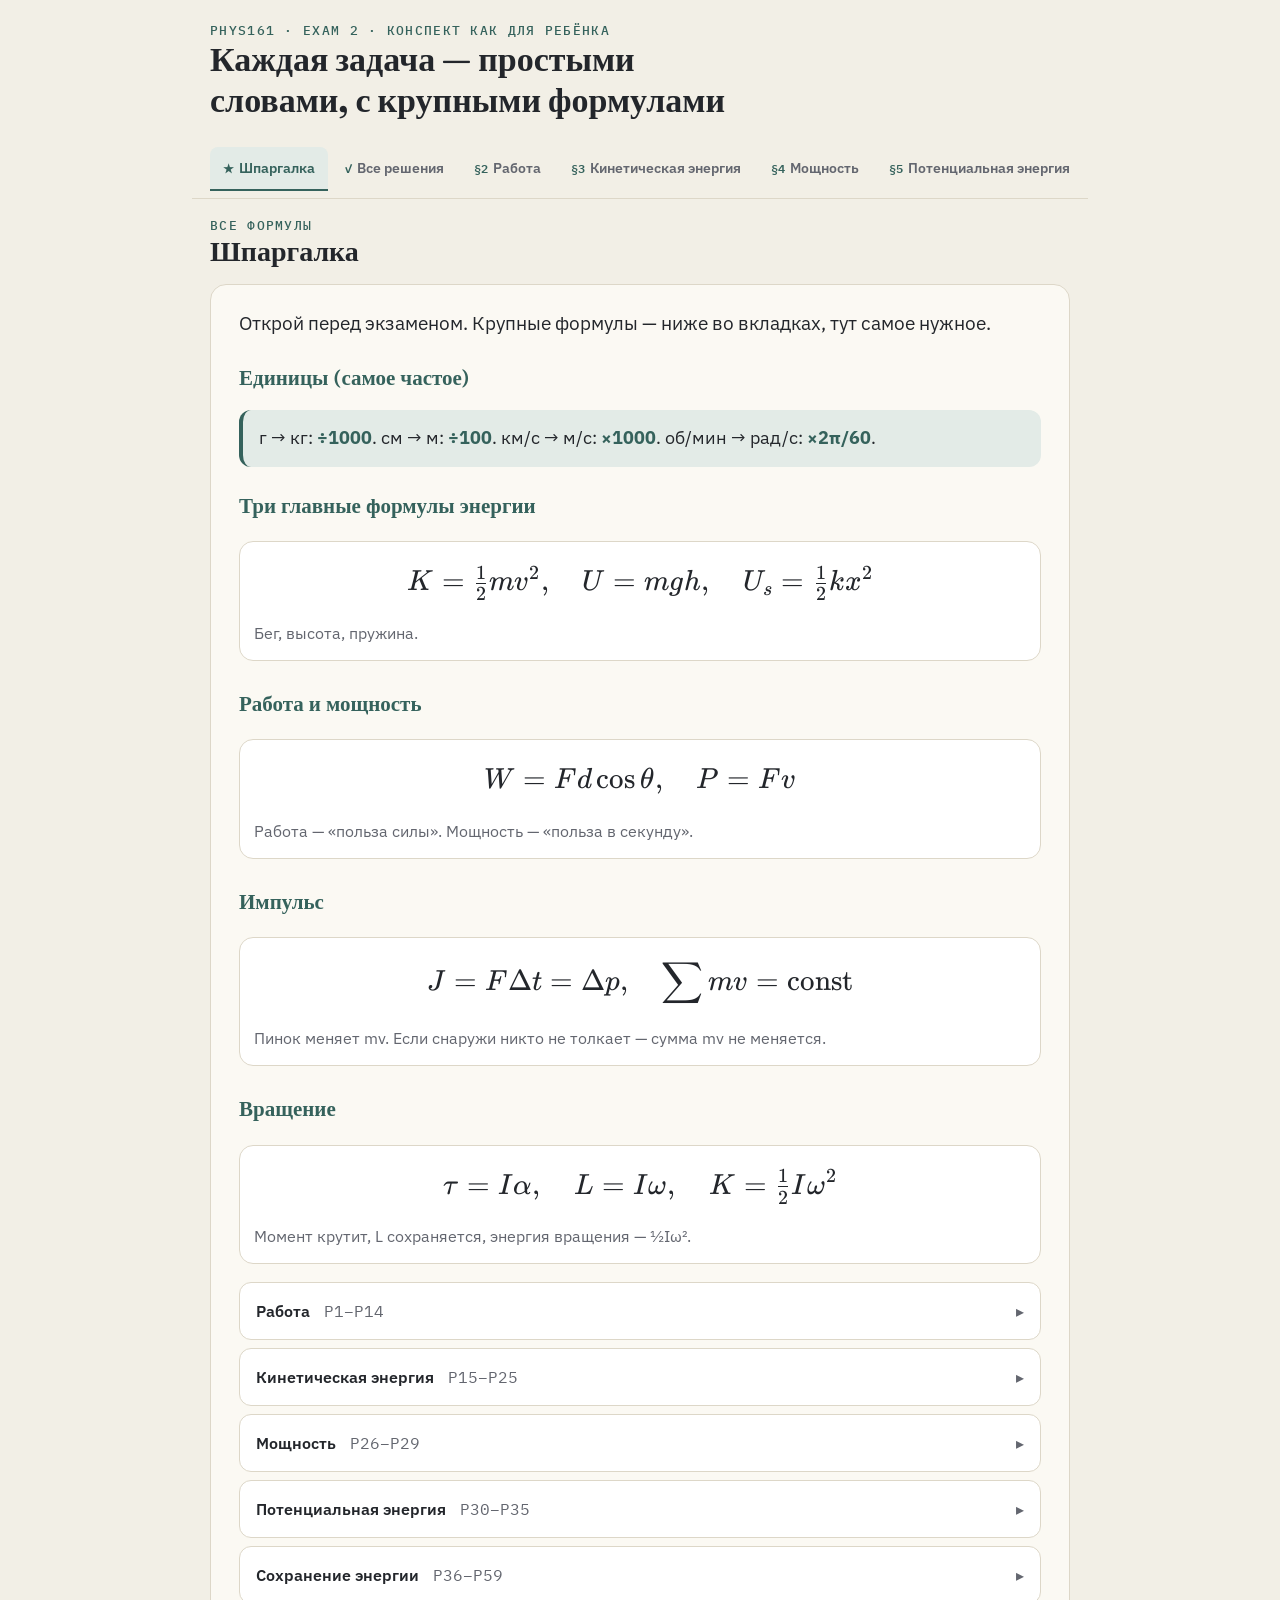
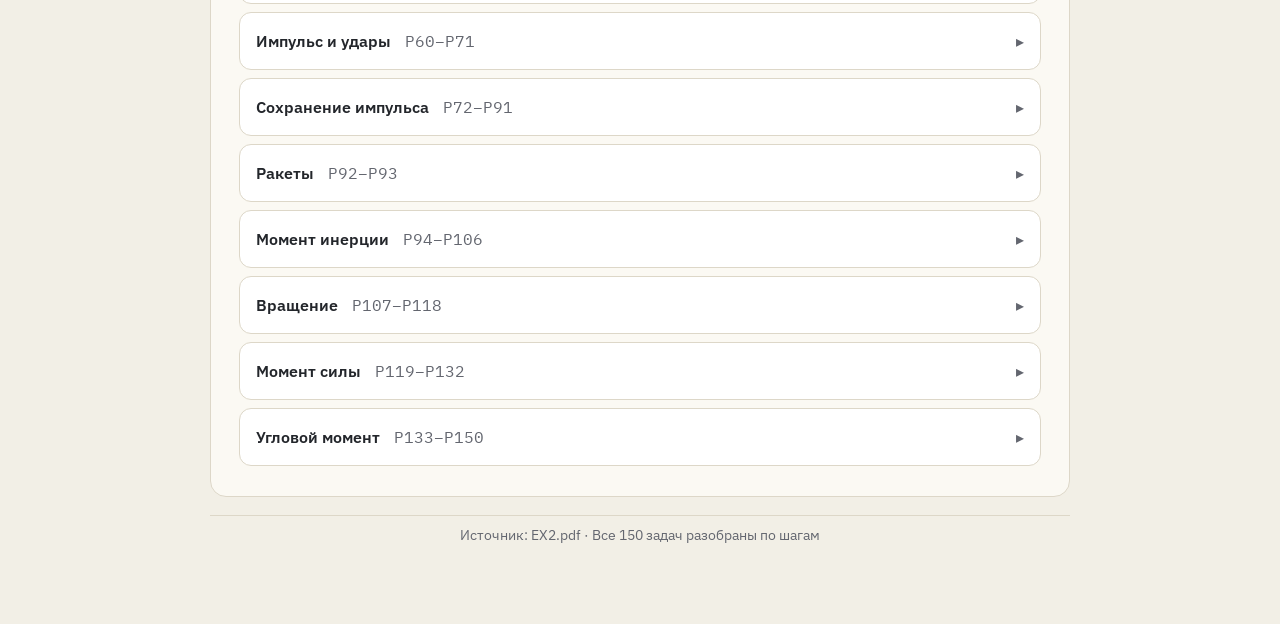
==== ex2.html @ bddf59e2 "Add Exam 2 solutions page with KaTeX" ====
<!DOCTYPE html>
<html lang="ru">
<head>
<meta charset="utf-8"/>
<meta name="viewport" content="width=device-width, initial-scale=1"/>
<title>PHYS161 · Exam 2 · как для ребёнка</title>
<link rel="preconnect" href="https://fonts.googleapis.com"/>
<link rel="preconnect" href="https://fonts.gstatic.com" crossorigin/>
<link href="https://fonts.googleapis.com/css2?family=Fraunces:opsz,wght@9..144,600;9..144,700&family=IBM+Plex+Mono:wght@400;500;600&family=IBM+Plex+Sans:wght@400;500;600;700&display=swap" rel="stylesheet"/>
<link rel="stylesheet" href="vendor/katex/katex.min.css"/>
<script defer src="vendor/katex/katex.min.js"></script>
<script defer src="vendor/katex/auto-render.min.js"></script>
<style>

:root{
  --bg:#f2efe6; --surface:#ffffff; --ink:#23262b; --ink-muted:#63666f;
  --accent:#35625c; --accent-soft:#e3ebe7; --accent-2:#a9781f; --accent-2-soft:#f2e9d3;
  --rule:#ddd7c8; --story-bg:#fbf9f3; --warn:#a1432b; --warn-soft:#f6e6de;
}
@media (prefers-color-scheme: dark){
  :root:not([data-theme="light"]){
    --bg:#1b1d1f; --surface:#242729; --ink:#e8e6df; --ink-muted:#9a9d9f;
    --accent:#7bb0a5; --accent-soft:#26332f; --accent-2:#dcae54; --accent-2-soft:#33291a; --rule:#37393c; --story-bg:#20232a;
    --warn:#e08a6c; --warn-soft:#3a271f;
  }
}
:root[data-theme="dark"]{
  --bg:#1b1d1f; --surface:#242729; --ink:#e8e6df; --ink-muted:#9a9d9f;
  --accent:#7bb0a5; --accent-soft:#26332f; --accent-2:#dcae54; --accent-2-soft:#33291a; --rule:#37393c; --story-bg:#20232a;
  --warn:#e08a6c; --warn-soft:#3a271f;
}
*{box-sizing:border-box; -webkit-tap-highlight-color:transparent;}
html,body{margin:0; background:var(--bg); color-scheme:light dark;}
body{color:var(--ink); font-family:"IBM Plex Sans", system-ui, sans-serif; padding:0 18px; font-size:19px;}
.wrap{max-width:860px; margin:0 auto; padding-block:22px 80px; display:flex; flex-direction:column; gap:18px; width:100%;}
h1{font-family:"Fraunces", Georgia, serif; text-wrap:balance; margin:0; font-size:clamp(26px,5.5vw,34px); font-weight:700; line-height:1.2;}
h2{font-family:"Fraunces", Georgia, serif; margin:0; font-size:clamp(22px,5vw,28px); font-weight:600;}
h3{font-family:"Fraunces", Georgia, serif; margin:0; font-size:clamp(18px,4.2vw,21px); font-weight:600; color:var(--accent);}
.mono{font-family:"IBM Plex Mono", monospace;}
.eyebrow{font-family:"IBM Plex Mono",monospace; font-size:13px; letter-spacing:.1em; text-transform:uppercase; color:var(--accent); font-weight:500;}
.tabs{
  display:flex; gap:4px; overflow-x:auto; -webkit-overflow-scrolling:touch;
  position:sticky; top:0; background:var(--bg); padding:8px 0; z-index:5;
  border-bottom:1px solid var(--rule); margin:0 -18px; padding-inline:18px;
}
.tab-btn{
  font-family:"IBM Plex Sans",sans-serif; font-size:14px; font-weight:600; white-space:nowrap; flex:0 0 auto;
  padding:11px 13px; border:none; background:none; color:var(--ink-muted); cursor:pointer;
  border-bottom:2px solid transparent; margin-bottom:-1px; border-radius:8px 8px 0 0; min-height:44px;
}
.tab-btn .qn{font-family:"IBM Plex Mono",monospace; color:var(--accent); margin-right:5px; font-size:12px;}
.tab-btn.active{color:var(--accent); border-bottom-color:var(--accent); background:var(--accent-soft);}
.tab-panel{display:none; flex-direction:column; gap:16px; min-width:0;}
.tab-panel.active{display:flex;}
.story{
  background:var(--story-bg); border:1px solid var(--rule); border-radius:16px;
  padding:22px clamp(16px,4vw,28px); display:flex; flex-direction:column; gap:14px;
  font-size:18.5px; line-height:1.75; max-width:100%; min-width:0;
}
.story h3{margin-top:6px;}
.story p{margin:0;}
.story b{color:var(--accent);}
.kid{
  background:var(--accent-soft); border-radius:12px; padding:14px 16px; font-size:17.5px;
  border-left:4px solid var(--accent); line-height:1.65;
}
.warn{
  background:var(--warn-soft); border-radius:12px; padding:14px 16px; font-size:16.5px;
  border-left:4px solid var(--warn); line-height:1.65;
}
.warn b{color:var(--warn);}
.warn ul{margin:8px 0 0; padding-left:22px; display:flex; flex-direction:column; gap:6px;}
.story ol.steps{margin:0; padding-left:24px; display:flex; flex-direction:column; gap:8px; font-size:17.5px;}
.story ol.steps li::marker{color:var(--accent); font-weight:600;}
.refs{
  font-family:"IBM Plex Mono",monospace; font-size:13.5px; color:var(--accent-2);
  background:var(--accent-2-soft); display:inline-block; padding:4px 11px; border-radius:7px; margin-top:2px;
}
.fbox{
  background:var(--surface); border:1px solid var(--rule); border-radius:14px;
  padding:18px 14px 14px; margin:4px 0; min-width:0; max-width:100%;
}
.fbox .eqwrap{overflow-x:auto; overflow-y:hidden; padding-bottom:4px; -webkit-overflow-scrolling:touch;}
.fbox .eqwrap .katex-display{margin:4px 0;}
.fbox .eqwrap .katex{font-size:1.55em;}
.flegend{margin-top:12px; font-size:15.5px; color:var(--ink-muted); line-height:1.6; text-align:left;}
.flegend b{color:var(--ink);}
hr.soft{border:none; border-top:1px solid var(--rule); margin:4px 0;}
details.ref{border:1px solid var(--rule); border-radius:12px; background:var(--surface); overflow:hidden; min-width:0;}
.sec-divider{
  display:flex; align-items:baseline; gap:12px; margin:22px 0 10px; padding-bottom:8px;
  border-bottom:2px solid var(--accent-soft);
}
.sec-divider:first-of-type{margin-top:4px;}
.sec-divider h3{margin:0; font-size:20px;}
.sec-divider .range{color:var(--ink-muted); font-size:13.5px;}
details.prob{
  border:1px solid var(--rule); border-radius:12px; background:var(--surface);
  margin-bottom:9px; overflow:hidden; min-width:0;
}
details.prob > summary{
  list-style:none; cursor:pointer; padding:14px 16px; display:flex; align-items:baseline;
  gap:10px; flex-wrap:wrap; font-size:16.5px; line-height:1.45;
}
details.prob > summary::-webkit-details-marker{display:none;}
details.prob > summary::before{content:"▸"; color:var(--ink-muted); transition:transform .15s; flex:0 0 auto; font-size:18px;}
details.prob[open] > summary::before{transform:rotate(90deg);}
details.prob .pn{color:var(--accent); font-weight:700; font-size:15px; flex:0 0 auto;}
details.prob .ptext{flex:1 1 260px; min-width:0;}
details.prob .ans-badge{
  margin-left:auto; font-size:14px; color:var(--accent-2); background:var(--accent-2-soft);
  padding:4px 10px; border-radius:6px; flex:0 0 auto; font-weight:600;
}
.solution{padding:4px 18px 18px;}
.step-intro{margin:0 0 14px; font-size:17px; color:var(--ink); line-height:1.65; font-style:normal; background:var(--accent-soft); padding:12px 14px; border-radius:10px;}
ol.sol-steps{margin:0; padding-left:26px; display:flex; flex-direction:column; gap:14px;}
ol.sol-steps li{font-size:17px;}
ol.sol-steps li .eqwrap{overflow-x:auto; -webkit-overflow-scrolling:touch; margin-bottom:5px;}
ol.sol-steps li .eqwrap .katex{font-size:1.45em;}
ol.sol-steps li .stepnote{color:var(--ink-muted); font-size:15.5px; line-height:1.55;}
details.ref > summary{list-style:none; cursor:pointer; padding:14px 16px; font-weight:600; font-size:16px; display:flex; align-items:center; gap:8px;}
details.ref > summary::-webkit-details-marker{display:none;}
details.ref > summary::after{content:"▸"; margin-left:auto; color:var(--ink-muted); transition:transform .15s;}
details.ref[open] > summary::after{transform:rotate(90deg);}
.fbody{display:flex; flex-direction:column; gap:2px; padding:0 16px 16px;}
.frow{padding:12px 0; border-top:1px solid var(--rule); font-size:16.5px; min-width:0;}
.frow .eqwrap{overflow-x:auto; -webkit-overflow-scrolling:touch;}
.frow .eqwrap .katex{font-size:1.4em;}
.fbody .frow:first-of-type{border-top:none;}
.frow .note{font-size:15px; color:var(--ink-muted); margin-top:5px;}
.pbody{padding:0 16px 10px;}
ol.problems{list-style:none; margin:0; padding:0; display:flex; flex-direction:column;}
ol.problems li{display:grid; grid-template-columns:42px 1fr; gap:12px; padding:12px 0; border-top:1px solid var(--rule); font-size:16px; line-height:1.55;}
ol.problems li:first-child{border-top:none;}
ol.problems li .pn{font-family:"IBM Plex Mono",monospace; color:var(--accent); font-weight:700; font-size:14px;}
ol.problems li .ans{display:inline-block; margin-top:6px; font-family:"IBM Plex Mono",monospace; font-size:14px; color:var(--accent-2); background:var(--accent-2-soft); padding:3px 9px; border-radius:6px; font-weight:600;}
footer{color:var(--ink-muted); font-size:14px; text-align:center; padding-top:10px; border-top:1px solid var(--rule);}
@media (max-width:420px){
  body{font-size:17.5px;}
  .story{font-size:17px; padding:16px 13px;}
  .fbox .eqwrap .katex{font-size:1.25em;}
}

</style>
</head>
<body>
<div class="wrap">
  <div>
    <div class="eyebrow">PHYS161 · Exam 2 · Конспект как для ребёнка</div>
    <h1>Каждая задача — простыми словами, с крупными формулами</h1>
  </div>
  <div class="tabs" id="tabs"></div>
  <div id="panels"></div>
  <footer>Источник: EX2.pdf · Все 150 задач разобраны по шагам</footer>
</div>
<script>
const DATA = [{"id": "cheat", "title": "Шпаргалка", "range": "все формулы", "isCheatSheet": true, "formulas": [], "problems": [], "story": "\n  <p>Открой перед экзаменом. Крупные формулы — ниже во вкладках, тут самое нужное.</p>\n  <h3>Единицы (самое частое)</h3>\n  <div class=\"kid\">г → кг: <b>÷1000</b>. см → м: <b>÷100</b>. км/с → м/с: <b>×1000</b>. об/мин → рад/с: <b>×2π/60</b>.</div>\n  <h3>Три главные формулы энергии</h3>\n  <div class=\"fbox\"><div class=\"eqwrap\">\\[K=\\tfrac12 mv^2,\\quad U=mgh,\\quad U_s=\\tfrac12 kx^2\\]</div><div class=\"flegend\">Бег, высота, пружина.</div></div>\n  <h3>Работа и мощность</h3>\n  <div class=\"fbox\"><div class=\"eqwrap\">\\[W=Fd\\cos\\theta,\\quad P=Fv\\]</div><div class=\"flegend\">Работа — «польза силы». Мощность — «польза в секунду».</div></div>\n  <h3>Импульс</h3>\n  <div class=\"fbox\"><div class=\"eqwrap\">\\[J=F\\Delta t=\\Delta p,\\quad \\sum mv=\\text{const}\\]</div><div class=\"flegend\">Пинок меняет mv. Если снаружи никто не толкает — сумма mv не меняется.</div></div>\n  <h3>Вращение</h3>\n  <div class=\"fbox\"><div class=\"eqwrap\">\\[\\tau=I\\alpha,\\quad L=I\\omega,\\quad K=\\tfrac12 I\\omega^2\\]</div><div class=\"flegend\">Момент крутит, L сохраняется, энергия вращения — ½Iω².</div></div>\n  <div id=\"allformulas\"></div>\n"}, {"id": "solutions", "title": "Все решения", "range": "P1–P150", "isSolutionsTab": true, "formulas": [], "problems": [], "story": "<p>Каждая задача свёрнута — нажми, чтобы увидеть шаги «как для ребёнка». Ответ в жёлтом бейдже справа.</p><div class=\"sec-divider\"><h3>Работа</h3><span class=\"range mono\">P1–P14</span></div><details class=\"prob\"><summary><span class=\"pn mono\">P1</span><span class=\"ptext\">Determine the work necessary to push (not pull) a mass of 66.5 kg horizontally at a distance of 2.6 m by a force of 73.8 N on a horizontal frictionless surface.</span><span class=\"ans-badge mono\">191.88 J</span></summary><div class=\"solution\"><p class=\"step-intro\">Представь: ты толкаешь коробку ровно вперёд. Сила смотрит туда же, куда едет коробка — значит вся сила «работает». Масса тут вообще не нужна: трения нет, угол = 0°.</p><ol class=\"sol-steps\"><li><div class=\"eqwrap\">\\(W=F\\,d=73.8\\times 2.6=191.88\\ \\text{J}\\)</div><div class=\"stepnote\">работа = сила × путь, потому что cos0°=1</div></li></ol></div></details><details class=\"prob\"><summary><span class=\"pn mono\">P2</span><span class=\"ptext\">Determine the work necessary to push a mass of 25 kg a distance of 3.4 m along a horizontal frictionless surface by a force of 73 N directed at an angle of 20° below the horizontal.</span><span class=\"ans-badge mono\">233.232 J</span></summary><div class=\"solution\"><p class=\"step-intro\">Сила смотрит чуть вниз. Только «горизонтальный кусочек» силы толкает коробку вперёд. Этот кусочек = F cos20°.</p><ol class=\"sol-steps\"><li><div class=\"eqwrap\">\\(W=F\\cos 20^\\circ\\cdot d=73\\cos 20^\\circ\\cdot 3.4\\approx 233.232\\ \\text{J}\\)</div><div class=\"stepnote\">берём только часть силы вдоль пути</div></li></ol></div></details><details class=\"prob\"><summary><span class=\"pn mono\">P3</span><span class=\"ptext\">Find the magnitude of work to be done lifting the mass of 1.5 kg from height 0.3 m up to 1.4 m. g=9.8 m/s².</span><span class=\"ans-badge mono\">16.17 J</span></summary><div class=\"solution\"><p class=\"step-intro\">Ты поднимаешь игрушку выше. Насколько выше? На Δh. Работа против гравитации = вес × подъём.</p><ol class=\"sol-steps\"><li><div class=\"eqwrap\">\\(\\Delta h=1.4-0.3=1.1\\ \\text{m}\\)</div><div class=\"stepnote\">на сколько подняли</div></li><li><div class=\"eqwrap\">\\(|W|=mg\\Delta h=1.5\\times 9.8\\times 1.1=16.17\\ \\text{J}\\)</div><div class=\"stepnote\">сила тяжести × высота подъёма</div></li></ol></div></details><details class=\"prob\"><summary><span class=\"pn mono\">P4</span><span class=\"ptext\">A small particle of mass 400 g is pulled to the top of a frictionless half-cylinder of radius 1 m by a cord at constant speed. Find the work done by F. g=9.8.</span><span class=\"ans-badge mono\">3.92 J</span></summary><div class=\"solution\"><p class=\"step-intro\">Скорость постоянная → кинетическая энергия не меняется. Значит работа силы F ровно отменяет работу тяжести. Частица поднялась на высоту R (с низа полукруга на верх).</p><ol class=\"sol-steps\"><li><div class=\"eqwrap\">\\(m=0.4\\ \\text{kg}\\)</div><div class=\"stepnote\">граммы → килограммы</div></li><li><div class=\"eqwrap\">\\(W_F=-W_g=mgR=0.4\\times 9.8\\times 1=3.92\\ \\text{J}\\)</div><div class=\"stepnote\">F делает положительную работу, равную mgR</div></li></ol></div></details><details class=\"prob\"><summary><span class=\"pn mono\">P5</span><span class=\"ptext\">A small particle of mass 0.6 kg is pulled at constant speed to the top of a frictionless half-cylinder of radius 1.55 m. Find the work done by gravity. g=9.8.</span><span class=\"ans-badge mono\">−9.114 J</span></summary><div class=\"solution\"><p class=\"step-intro\">Гравитация всегда тянет вниз, а частица едет вверх — значит гравитация «мешает» и делает отрицательную работу.</p><ol class=\"sol-steps\"><li><div class=\"eqwrap\">\\(W_g=-mgR=-0.6\\times 9.8\\times 1.55=-9.114\\ \\text{J}\\)</div><div class=\"stepnote\">минус, потому что сила и путь «в разные стороны» по высоте</div></li></ol></div></details><details class=\"prob\"><summary><span class=\"pn mono\">P6</span><span class=\"ptext\">When a 4.5 kg object is hung on a spring, it stretches 1.5 cm. If removed, how much work must an external agent do to stretch the same spring 4.5 cm from unstretched? g=9.8.</span><span class=\"ans-badge mono\">2.97675 J</span></summary><div class=\"solution\"><p class=\"step-intro\">Сначала по весу находим «жёсткость» пружины k (как тугая резинка). Потом работа на растяжение = ½kx².</p><ol class=\"sol-steps\"><li><div class=\"eqwrap\">\\(x_1=0.015\\ \\text{m},\\quad mg=kx_1\\Rightarrow k=\\dfrac{4.5\\times 9.8}{0.015}=2940\\ \\text{N/m}\\)</div><div class=\"stepnote\">вес растянул пружину — нашли k</div></li><li><div class=\"eqwrap\">\\(W=\\tfrac12 k x_2^2=\\tfrac12\\cdot 2940\\cdot(0.045)^2=2.97675\\ \\text{J}\\)</div><div class=\"stepnote\">работа внешней силы на растяжение</div></li></ol></div></details><details class=\"prob\"><summary><span class=\"pn mono\">P7</span><span class=\"ptext\">A woman steps on a bathroom scale. Spring compressed 1 cm, total work on the spring is 3.1 J. Find her mass. g=9.8.</span><span class=\"ans-badge mono\">63.265306122449 kg</span></summary><div class=\"solution\"><p class=\"step-intro\">Работа на сжатие пружины = ½kx². Из неё находим k, потом из равновесия mg=kx находим массу.</p><ol class=\"sol-steps\"><li><div class=\"eqwrap\">\\(W=\\tfrac12 kx^2\\Rightarrow k=\\dfrac{2W}{x^2}=\\dfrac{2\\cdot 3.1}{(0.01)^2}=62000\\ \\text{N/m}\\)</div><div class=\"stepnote\">из работы → k</div></li><li><div class=\"eqwrap\">\\(m=\\dfrac{kx}{g}=\\dfrac{62000\\cdot 0.01}{9.8}\\approx 63.265\\ \\text{kg}\\)</div><div class=\"stepnote\">в равновесии вес = сила пружины</div></li></ol></div></details><details class=\"prob\"><summary><span class=\"pn mono\">P8</span><span class=\"ptext\">A woman of mass 80.5 kg steps on a scale. Spring compressed 1.35 cm. Find total work done on the spring. g=9.8.</span><span class=\"ans-badge mono\">5.32508 J</span></summary><div class=\"solution\"><p class=\"step-intro\">Сначала k из равновесия, потом работа ½kx².</p><ol class=\"sol-steps\"><li><div class=\"eqwrap\">\\(k=\\dfrac{mg}{x}=\\dfrac{80.5\\times 9.8}{0.0135}\\approx 58437\\ \\text{N/m}\\)</div><div class=\"stepnote\">нашли жёсткость</div></li><li><div class=\"eqwrap\">\\(W=\\tfrac12 kx^2\\approx 5.32508\\ \\text{J}\\)</div><div class=\"stepnote\">работа сжатия пружины</div></li></ol></div></details><details class=\"prob\"><summary><span class=\"pn mono\">P9</span><span class=\"ptext\">Farmer pulls a sled 20 m. Tractor force 4700 N at 34.2° above horizontal, friction 3400 N. Find total work by all forces.</span><span class=\"ans-badge mono\">9745.5739818088 J</span></summary><div class=\"solution\"><p class=\"step-intro\">Сложи работы всех сил. Вес и нормаль перпендикулярны пути → их работа 0. Остаются трактор и трение.</p><ol class=\"sol-steps\"><li><div class=\"eqwrap\">\\(W_F=F\\cos\\theta\\cdot d=4700\\cos 34.2^\\circ\\cdot 20\\)</div><div class=\"stepnote\">горизонтальная часть силы трактора</div></li><li><div class=\"eqwrap\">\\(W_f=-f d=-3400\\cdot 20\\)</div><div class=\"stepnote\">трение против движения</div></li><li><div class=\"eqwrap\">\\(W_\\text{tot}=W_F+W_f\\approx 9745.57\\ \\text{J}\\)</div><div class=\"stepnote\">сумма работ = полная работа</div></li></ol></div></details><details class=\"prob\"><summary><span class=\"pn mono\">P10</span><span class=\"ptext\">Farmer pulls sled 19.5 m. Friction 3750 N opposing. Find work done by friction.</span><span class=\"ans-badge mono\">−73125 J</span></summary><div class=\"solution\"><p class=\"step-intro\">Трение всегда против пути. Работа = − (сила трения)×путь.</p><ol class=\"sol-steps\"><li><div class=\"eqwrap\">\\(W_f=-f d=-3750\\times 19.5=-73125\\ \\text{J}\\)</div><div class=\"stepnote\">минус обязателен</div></li></ol></div></details><details class=\"prob\"><summary><span class=\"pn mono\">P11</span><span class=\"ptext\">Two forces of equal magnitude 7 N move an object on a horizontal surface a distance d=8.5 m. Determine the work required.</span><span class=\"ans-badge mono\">84.1457 J</span></summary><div class=\"solution\"><p class=\"step-intro\">На картинке обычно две одинаковые силы под углом 45° к пути (или симметрично). В работу идёт только часть вдоль пути: каждая даёт F cos45°.</p><ol class=\"sol-steps\"><li><div class=\"eqwrap\">\\(W=2\\cdot F\\cdot d\\cdot\\cos 45^\\circ=2\\cdot 7\\cdot 8.5\\cdot\\dfrac{\\sqrt2}{2}\\approx 84.1457\\ \\text{J}\\)</div><div class=\"stepnote\">две силы, у каждой «полезная» часть F/√2</div></li></ol></div></details><details class=\"prob\"><summary><span class=\"pn mono\">P12</span><span class=\"ptext\">Luggage handler pulls 24-kg suitcase up ramp 29° by force F=165 N parallel to ramp, μk=0.36, distance 3.1 m. Work by F?</span><span class=\"ans-badge mono\">511.5 J</span></summary><div class=\"solution\"><p class=\"step-intro\">Сила F параллельна пандусу — значит угол с путём 0°. Работа силы F просто F×d. Трение и масса для ЭТОГО вопроса не нужны!</p><ol class=\"sol-steps\"><li><div class=\"eqwrap\">\\(W_F=F d=165\\times 3.1=511.5\\ \\text{J}\\)</div><div class=\"stepnote\">сила вдоль пути → просто умножь</div></li></ol></div></details><details class=\"prob\"><summary><span class=\"pn mono\">P13</span><span class=\"ptext\">18-kg suitcase up ramp 28°, F=195 N parallel, μk=0.35, travels 3.5 m. Work by friction? g=9.8.</span><span class=\"ans-badge mono\">−190.796 J</span></summary><div class=\"solution\"><p class=\"step-intro\">Трение = μk × N. На пандусе N = mg cosθ (не весь вес!). Работа трения отрицательная.</p><ol class=\"sol-steps\"><li><div class=\"eqwrap\">\\(N=mg\\cos 28^\\circ\\)</div><div class=\"stepnote\">нормаль на наклонной</div></li><li><div class=\"eqwrap\">\\(f=\\mu_k N=0.35\\cdot 18\\cdot 9.8\\cos 28^\\circ\\)</div><div class=\"stepnote\">сила трения</div></li><li><div class=\"eqwrap\">\\(W_f=-f d\\approx -190.796\\ \\text{J}\\)</div><div class=\"stepnote\">против движения → минус</div></li></ol></div></details><details class=\"prob\"><summary><span class=\"pn mono\">P14</span><span class=\"ptext\">18-kg suitcase up ramp 31°, travels 4.1 m. Magnitude of work by gravity? g=9.8.</span><span class=\"ans-badge mono\">372.49613729795 J</span></summary><div class=\"solution\"><p class=\"step-intro\">Гравитация меняет только высоту. Высота = d sinθ. |W_g|=mgh.</p><ol class=\"sol-steps\"><li><div class=\"eqwrap\">\\(h=d\\sin 31^\\circ=4.1\\sin 31^\\circ\\)</div><div class=\"stepnote\">насколько поднялись</div></li><li><div class=\"eqwrap\">\\(|W_g|=mgh=18\\times 9.8\\times h\\approx 372.496\\ \\text{J}\\)</div><div class=\"stepnote\">magnitude = без знака минус</div></li></ol></div></details><div class=\"sec-divider\"><h3>Кинетическая энергия</h3><span class=\"range mono\">P15–P25</span></div><details class=\"prob\"><summary><span class=\"pn mono\">P15</span><span class=\"ptext\">In a gun, 11 g bullet accelerated from rest to 751 m/s over 37 cm. Magnitude of average net force?</span><span class=\"ans-badge mono\">8383.7986486486 N</span></summary><div class=\"solution\"><p class=\"step-intro\">Пуля получает кинетическую энергию. Эта энергия = работа силы = F×d. Значит F = K/d.</p><ol class=\"sol-steps\"><li><div class=\"eqwrap\">\\(m=0.011\\ \\text{kg},\\ d=0.37\\ \\text{m}\\)</div><div class=\"stepnote\">в СИ</div></li><li><div class=\"eqwrap\">\\(K=\\tfrac12 mv^2=\\tfrac12\\cdot 0.011\\cdot 751^2\\)</div><div class=\"stepnote\">энергия пули</div></li><li><div class=\"eqwrap\">\\(F=\\dfrac{K}{d}\\approx 8383.80\\ \\text{N}\\)</div><div class=\"stepnote\">работа = сила × путь</div></li></ol></div></details><details class=\"prob\"><summary><span class=\"pn mono\">P16</span><span class=\"ptext\">17.5 g bullet from rest to 756 m/s over 61.5 cm. Time inside the gun?</span><span class=\"ans-badge mono\">0.00162698 s</span></summary><div class=\"solution\"><p class=\"step-intro\">Разгон равномерный: средняя скорость = v/2. Время = путь / средняя скорость.</p><ol class=\"sol-steps\"><li><div class=\"eqwrap\">\\(d=0.615\\ \\text{m}\\)</div><div class=\"stepnote\">см → м</div></li><li><div class=\"eqwrap\">\\(t=\\dfrac{d}{v/2}=\\dfrac{2d}{v}=\\dfrac{2\\cdot 0.615}{756}\\approx 0.001627\\ \\text{s}\\)</div><div class=\"stepnote\">из покоя средняя скорость половина</div></li></ol></div></details><details class=\"prob\"><summary><span class=\"pn mono\">P17</span><span class=\"ptext\">11 g bullet from rest to 754 m/s. Work done on the bullet?</span><span class=\"ans-badge mono\">3126.84 J</span></summary><div class=\"solution\"><p class=\"step-intro\">Работа = прирост кинетической энергии. Было 0, стало ½mv².</p><ol class=\"sol-steps\"><li><div class=\"eqwrap\">\\(W=\\tfrac12 mv^2=\\tfrac12\\cdot 0.011\\cdot 754^2=3126.84\\ \\text{J}\\)</div><div class=\"stepnote\">теорема о кинетической энергии</div></li></ol></div></details><details class=\"prob\"><summary><span class=\"pn mono\">P18</span><span class=\"ptext\">Meteor mass 1.6×10⁸ kg hits at 12 km/s. Kinetic energy delivered?</span><span class=\"ans-badge mono\">1.152E+16 J</span></summary><div class=\"solution\"><p class=\"step-intro\">Просто ½mv², но скорость в м/с: 12 км/с = 12000 м/с.</p><ol class=\"sol-steps\"><li><div class=\"eqwrap\">\\(v=12000\\ \\text{m/s}\\)</div><div class=\"stepnote\">км/с → м/с</div></li><li><div class=\"eqwrap\">\\(K=\\tfrac12\\cdot 1.6\\times 10^8\\cdot 12000^2=1.152\\times 10^{16}\\ \\text{J}\\)</div><div class=\"stepnote\">огромная энергия</div></li></ol></div></details><details class=\"prob\"><summary><span class=\"pn mono\">P19</span><span class=\"ptext\">Proton mass = 1836 × electron mass. Electron KE = 3.55×10⁻¹⁶ J. Proton same speed — its KE?</span><span class=\"ans-badge mono\">6.5178E-13 J</span></summary><div class=\"solution\"><p class=\"step-intro\">Одинаковая скорость → кинетическая энергия пропорциональна массе. Протон тяжелее в 1836 раз → энергия больше в 1836 раз.</p><ol class=\"sol-steps\"><li><div class=\"eqwrap\">\\(K_p=1836\\cdot K_e=1836\\cdot 3.55\\times 10^{-16}=6.5178\\times 10^{-13}\\ \\text{J}\\)</div><div class=\"stepnote\">K ∝ m при одном v</div></li></ol></div></details><details class=\"prob\"><summary><span class=\"pn mono\">P20</span><span class=\"ptext\">Proton mass = 1836 × electron. Electron KE = 4.3×10⁻¹⁶ J. Same momentum — proton KE?</span><span class=\"ans-badge mono\">2.34205e-19 J</span></summary><div class=\"solution\"><p class=\"step-intro\">Одинаковый импульс p. Но K=p²/(2m). Протон тяжелее → при том же p энергия МЕНЬШЕ в 1836 раз.</p><ol class=\"sol-steps\"><li><div class=\"eqwrap\">\\(K=\\dfrac{p^2}{2m}\\Rightarrow K_p=\\dfrac{K_e}{1836}\\approx 2.342\\times 10^{-19}\\ \\text{J}\\)</div><div class=\"stepnote\">тяжелее → медленнее при том же p</div></li></ol></div></details><details class=\"prob\"><summary><span class=\"pn mono\">P21</span><span class=\"ptext\">Proton speed 1×10⁶ m/s. Electron same KE — what speed?</span><span class=\"ans-badge mono\">42848570.57 m/s</span></summary><div class=\"solution\"><p class=\"step-intro\">½ m_e v_e² = ½ m_p v_p² → v_e = v_p √(m_p/m_e) = v_p √1836.</p><ol class=\"sol-steps\"><li><div class=\"eqwrap\">\\(v_e=v_p\\sqrt{1836}=10^6\\sqrt{1836}\\approx 4.285\\times 10^7\\ \\text{m/s}\\)</div><div class=\"stepnote\">электрон легче → должен лететь быстрее</div></li></ol></div></details><details class=\"prob\"><summary><span class=\"pn mono\">P22</span><span class=\"ptext\">Proton speed 5.5×10⁴ m/s. Electron same momentum — speed?</span><span class=\"ans-badge mono\">1.0098e+08 m/s</span></summary><div class=\"solution\"><p class=\"step-intro\">m_e v_e = m_p v_p → v_e = v_p × 1836.</p><ol class=\"sol-steps\"><li><div class=\"eqwrap\">\\(v_e=1836\\cdot 5.5\\times 10^4\\approx 1.0098\\times 10^8\\ \\text{m/s}\\)</div><div class=\"stepnote\">тот же импульс, масса крошечная → огромная скорость</div></li></ol></div></details><details class=\"prob\"><summary><span class=\"pn mono\">P23</span><span class=\"ptext\">4 kg object velocity (2î+2ĵ) → (8î+5ĵ) m/s. Net work?</span><span class=\"ans-badge mono\">162 J</span></summary><div class=\"solution\"><p class=\"step-intro\">Работа = изменение кинетической энергии. Считай K до и K после (скорость = длина вектора).</p><ol class=\"sol-steps\"><li><div class=\"eqwrap\">\\(v_i^2=2^2+2^2=8,\\quad v_f^2=8^2+5^2=89\\)</div><div class=\"stepnote\">квадрат скорости = сумма квадратов компонент</div></li><li><div class=\"eqwrap\">\\(W=\\Delta K=\\tfrac12 m(v_f^2-v_i^2)=\\tfrac12\\cdot 4\\cdot(89-8)=162\\ \\text{J}\\)</div><div class=\"stepnote\">теорема работ-энергии</div></li></ol></div></details><details class=\"prob\"><summary><span class=\"pn mono\">P24</span><span class=\"ptext\">2 kg object (2î+1ĵ) → (7î+8ĵ) m/s. Magnitude of change in momentum?</span><span class=\"ans-badge mono\">17.2047 kg m/s</span></summary><div class=\"solution\"><p class=\"step-intro\">Импульс p=mv. Изменение Δp = m(v_f − v_i). Потом длина этого вектора.</p><ol class=\"sol-steps\"><li><div class=\"eqwrap\">\\(\\Delta\\vec v=(5\\hat i+7\\hat j)\\ \\text{m/s}\\)</div><div class=\"stepnote\">разность скоростей</div></li><li><div class=\"eqwrap\">\\(|\\Delta p|=m\\sqrt{5^2+7^2}=2\\sqrt{74}\\approx 17.205\\ \\text{kg·m/s}\\)</div><div class=\"stepnote\">модуль изменения импульса</div></li></ol></div></details><details class=\"prob\"><summary><span class=\"pn mono\">P25</span><span class=\"ptext\">Professor+chair 87 kg pushed 2.6 m up 26° ramp by horizontal 500 N. Bottom speed 2.4 m/s. Speed at top? Frictionless. g=9.8.</span><span class=\"ans-badge mono\">3.206 m/s</span></summary><div class=\"solution\"><p class=\"step-intro\">Энергия: работа студентов = прирост K + прирост U. Сила горизонтальная, путь по наклонной → угол между ними = 26°.</p><ol class=\"sol-steps\"><li><div class=\"eqwrap\">\\(W=F\\cos 26^\\circ\\cdot d\\)</div><div class=\"stepnote\">работа горизонтальной силы на наклонном пути</div></li><li><div class=\"eqwrap\">\\(W=\\Delta K+\\Delta U=\\tfrac12 m(v^2-v_0^2)+mg(d\\sin 26^\\circ)\\)</div><div class=\"stepnote\">куда ушла работа</div></li><li><div class=\"eqwrap\">\\(v\\approx 3.206\\ \\text{m/s}\\)</div><div class=\"stepnote\">решаем уравнение относительно v</div></li></ol></div></details><div class=\"sec-divider\"><h3>Мощность</h3><span class=\"range mono\">P26–P29</span></div><details class=\"prob\"><summary><span class=\"pn mono\">P26</span><span class=\"ptext\">Electric engine pulls 1800 kg block at constant 2.86 m/s up 21° incline, μk=0.69. Power? g=9.8.</span><span class=\"ans-badge mono\">50578.47 W</span></summary><div class=\"solution\"><p class=\"step-intro\">Скорость постоянная → сила двигателя = сила «мешалки» (тяжесть вдоль склона + трение). Мощность = F×v.</p><ol class=\"sol-steps\"><li><div class=\"eqwrap\">\\(F=mg\\sin\\theta+\\mu_k mg\\cos\\theta\\)</div><div class=\"stepnote\">сила вверх по склону</div></li><li><div class=\"eqwrap\">\\(P=Fv\\approx 50578\\ \\text{W}\\)</div><div class=\"stepnote\">мощность при постоянной скорости</div></li></ol></div></details><details class=\"prob\"><summary><span class=\"pn mono\">P27</span><span class=\"ptext\">Waterfall 62 m high, water rate 5.4×10⁵ kg/s. Electrical power if all PE converted? g=9.8.</span><span class=\"ans-badge mono\">328104000 W</span></summary><div class=\"solution\"><p class=\"step-intro\">Каждый килограмм воды «приносит» энергию mgh. За секунду приходит (dm/dt)·gh ватт.</p><ol class=\"sol-steps\"><li><div class=\"eqwrap\">\\(P=\\dot m\\, g h=5.4\\times 10^5\\cdot 9.8\\cdot 62=3.28104\\times 10^8\\ \\text{W}\\)</div><div class=\"stepnote\">мощность = энергия в секунду</div></li></ol></div></details><details class=\"prob\"><summary><span class=\"pn mono\">P28</span><span class=\"ptext\">Waterfall 81 m produces 43 MW. Average water rate? g=9.8.</span><span class=\"ans-badge mono\">54169.8 kg/s</span></summary><div class=\"solution\"><p class=\"step-intro\">Наоборот: из P = ṁgh находим ṁ.</p><ol class=\"sol-steps\"><li><div class=\"eqwrap\">\\(\\dot m=\\dfrac{P}{gh}=\\dfrac{43\\times 10^6}{9.8\\cdot 81}\\approx 54169.8\\ \\text{kg/s}\\)</div><div class=\"stepnote\">сколько кг воды в секунду</div></li></ol></div></details><details class=\"prob\"><summary><span class=\"pn mono\">P29</span><span class=\"ptext\">Heart pumps 7450 liters/day of blood, lift height 1.77 m, density 1.05×10³ kg/m³. Power in watts? g=9.8. 1 L=0.001 m³.</span><span class=\"ans-badge mono\">1.571 W</span></summary><div class=\"solution\"><p class=\"step-intro\">Сначала масса крови за день, потом работа mgh, потом делим на секунды в сутках.</p><ol class=\"sol-steps\"><li><div class=\"eqwrap\">\\(V=7450\\times 0.001=7.45\\ \\text{m}^3,\\ m=\\rho V\\)</div><div class=\"stepnote\">объём → масса</div></li><li><div class=\"eqwrap\">\\(W=mgh,\\quad P=\\dfrac{W}{86400}\\approx 1.571\\ \\text{W}\\)</div><div class=\"stepnote\">работа за день / 86400 с</div></li></ol></div></details><div class=\"sec-divider\"><h3>Потенциальная энергия</h3><span class=\"range mono\">P30–P35</span></div><details class=\"prob\"><summary><span class=\"pn mono\">P30</span><span class=\"ptext\">U(x)=α x⁴, α=2.7 J/m⁴. Force magnitude at x=−0.2 m?</span><span class=\"ans-badge mono\">0.0864 N</span></summary><div class=\"solution\"><p class=\"step-intro\">Сила = минус производная потенциальной энергии. Как горка: сила толкает «вниз с горки».</p><ol class=\"sol-steps\"><li><div class=\"eqwrap\">\\(F=-\\dfrac{dU}{dx}=-4\\alpha x^3\\)</div><div class=\"stepnote\">правило: F = −dU/dx</div></li><li><div class=\"eqwrap\">\\(|F|=4\\cdot 2.7\\cdot(0.2)^3=0.0864\\ \\text{N}\\)</div><div class=\"stepnote\">подставили x=−0.2, взяли модуль</div></li></ol></div></details><details class=\"prob\"><summary><span class=\"pn mono\">P31</span><span class=\"ptext\">U(x)=α x⁴, α=2.6. Work by this force from x=1.3 m to x=0.2 m?</span><span class=\"ans-badge mono\">7.4217 J</span></summary><div class=\"solution\"><p class=\"step-intro\">Для консервативной силы работа = −ΔU = U_начало − U_конец.</p><ol class=\"sol-steps\"><li><div class=\"eqwrap\">\\(W=U(1.3)-U(0.2)=\\alpha(1.3^4-0.2^4)\\approx 7.4217\\ \\text{J}\\)</div><div class=\"stepnote\">спустились по «горке» U — сила сделала положительную работу</div></li></ol></div></details><details class=\"prob\"><summary><span class=\"pn mono\">P32</span><span class=\"ptext\">F=(2x+6) N on 5 kg particle, x=1→8 m. Change in potential energy?</span><span class=\"ans-badge mono\">−105 J</span></summary><div class=\"solution\"><p class=\"step-intro\">ΔU = −W = −∫F dx. Сила положительная и толкает в сторону движения → потенциал падает.</p><ol class=\"sol-steps\"><li><div class=\"eqwrap\">\\(\\Delta U=-\\int_1^8(2x+6)\\,dx=-\\big[x^2+6x\\big]_1^8=-105\\ \\text{J}\\)</div><div class=\"stepnote\">интеграл силы со знаком минус</div></li></ol></div></details><details class=\"prob\"><summary><span class=\"pn mono\">P33</span><span class=\"ptext\">F=(2x+4) N, x=2.5→9.5 m. Work by this force?</span><span class=\"ans-badge mono\">112 J</span></summary><div class=\"solution\"><p class=\"step-intro\">Работа = ∫F dx (без минуса — просят именно работу силы).</p><ol class=\"sol-steps\"><li><div class=\"eqwrap\">\\(W=\\int_{2.5}^{9.5}(2x+4)\\,dx=\\big[x^2+4x\\big]_{2.5}^{9.5}=112\\ \\text{J}\\)</div><div class=\"stepnote\">площадь под графиком F(x)</div></li></ol></div></details><details class=\"prob\"><summary><span class=\"pn mono\">P34</span><span class=\"ptext\">F(x)=1.3x²+4x. Find U(x) at x=8 m, U(0)=0.</span><span class=\"ans-badge mono\">−349.867 J</span></summary><div class=\"solution\"><p class=\"step-intro\">U(x)= −∫F dx от 0 до x.</p><ol class=\"sol-steps\"><li><div class=\"eqwrap\">\\(U(8)=-\\int_0^8(1.3x^2+4x)\\,dx=-\\big[0.4333x^3+2x^2\\big]_0^8\\approx -349.867\\ \\text{J}\\)</div><div class=\"stepnote\">потенциал падает, если сила толкает в +x</div></li></ol></div></details><details class=\"prob\"><summary><span class=\"pn mono\">P35</span><span class=\"ptext\">F(x)=1.5x²+3x. Magnitude of force at x=7 m?</span><span class=\"ans-badge mono\">94.5 N</span></summary><div class=\"solution\"><p class=\"step-intro\">Просто подставь x=7 в формулу силы. Никакой энергии тут нет.</p><ol class=\"sol-steps\"><li><div class=\"eqwrap\">\\(F(7)=1.5\\cdot 49+3\\cdot 7=73.5+21=94.5\\ \\text{N}\\)</div><div class=\"stepnote\">подстановка в F(x)</div></li></ol></div></details><div class=\"sec-divider\"><h3>Сохранение энергии</h3><span class=\"range mono\">P36–P59</span></div><details class=\"prob\"><summary><span class=\"pn mono\">P36</span><span class=\"ptext\">Two blocks on a pulley. Total mass 13 kg. After heavier descends 1.4 m, speed 3.1 m/s. Mass of heavier block? g=9.8.</span><span class=\"ans-badge mono\">8.776 kg</span></summary><div class=\"solution\"><p class=\"step-intro\">Тяжёлый едет вниз, лёгкий вверх. Потеря потенциальной = выигрыш кинетической обеих. Пусть M — тяжёлый, m — лёгкий, M+m=13.</p><ol class=\"sol-steps\"><li><div class=\"eqwrap\">\\(M+m=13,\\quad (M-m)gh=\\tfrac12(M+m)v^2\\)</div><div class=\"stepnote\">разность весов даёт энергию на обе массы</div></li><li><div class=\"eqwrap\">\\(M-m=\\dfrac{(M+m)v^2}{2gh}=\\dfrac{13\\cdot 3.1^2}{2\\cdot 9.8\\cdot 1.4}\\)</div><div class=\"stepnote\">нашли разность</div></li><li><div class=\"eqwrap\">\\(M=\\dfrac{13+(M-m)}{2}\\approx 8.776\\ \\text{kg}\\)</div><div class=\"stepnote\">тяжёлый = (сумма + разность)/2</div></li></ol></div></details><details class=\"prob\"><summary><span class=\"pn mono\">P37</span><span class=\"ptext\">Same Atwood: descended 1.6 m, speed 3 m/s, total 13 kg. Mass of lighter block? g=9.8.</span><span class=\"ans-badge mono\">4.635 kg</span></summary><div class=\"solution\"><p class=\"step-intro\">Та же идея, но ищем лёгкий m = (сумма − разность)/2.</p><ol class=\"sol-steps\"><li><div class=\"eqwrap\">\\(M-m=\\dfrac{13\\cdot 3^2}{2\\cdot 9.8\\cdot 1.6}\\)</div><div class=\"stepnote\">разность масс</div></li><li><div class=\"eqwrap\">\\(m=\\dfrac{13-(M-m)}{2}\\approx 4.635\\ \\text{kg}\\)</div><div class=\"stepnote\">лёгкий блок</div></li></ol></div></details><details class=\"prob\"><summary><span class=\"pn mono\">P38</span><span class=\"ptext\">62-kg bucket, 84-kg box + 48-kg gravel on roof, μs=0.68, μk=0.43. Friction force roof on box? g=9.8.</span><span class=\"ans-badge mono\">607.6 N</span></summary><div class=\"solution\"><p class=\"step-intro\">Сначала проверь: сдвинется ли ящик? Максимальное трение покоя μs·N. Если вес ведра меньше — система стоит, трение = натяжению = весу ведра.</p><ol class=\"sol-steps\"><li><div class=\"eqwrap\">\\(N=(84+48)g=132\\cdot 9.8\\)</div><div class=\"stepnote\">нормаль — вес ящика+гравия</div></li><li><div class=\"eqwrap\">\\(f_{s,\\max}=\\mu_s N=0.68\\cdot 132\\cdot 9.8=879.648\\ \\text{N}\\)</div><div class=\"stepnote\">максимум трения покоя</div></li><li><div class=\"eqwrap\">\\(T=m_b g=62\\cdot 9.8=607.6\\ \\text{N}<f_{s,\\max}\\)</div><div class=\"stepnote\">ведро не может сдвинуть → трение = 607.6 N</div></li></ol></div></details><details class=\"prob\"><summary><span class=\"pn mono\">P39</span><span class=\"ptext\">63-kg bucket, 80-kg box, gravel 48 kg removed. μk=0.45. Speed after bucket descends 2 m from rest? g=9.8.</span><span class=\"ans-badge mono\">2.721 m/s</span></summary><div class=\"solution\"><p class=\"step-intro\">Гравий сняли → ящик легче, трение кинетическое. Энергия: потеря U ведра − работа трения = K обеих масс.</p><ol class=\"sol-steps\"><li><div class=\"eqwrap\">\\(m_b g h - \\mu_k m_{\\text{box}} g h=\\tfrac12(m_b+m_{\\text{box}})v^2\\)</div><div class=\"stepnote\">энергетический баланс</div></li><li><div class=\"eqwrap\">\\(v\\approx 2.721\\ \\text{m/s}\\)</div><div class=\"stepnote\">решаем относительно v</div></li></ol></div></details><details class=\"prob\"><summary><span class=\"pn mono\">P40</span><span class=\"ptext\">1 kg block compresses spring k=480 N/m by 0.12 m, released on frictionless 37° incline. How far up incline? g=9.8.</span><span class=\"ans-badge mono\">0.586 m</span></summary><div class=\"solution\"><p class=\"step-intro\">Вся энергия пружины превращается в mgh на склоне. h = d sinθ.</p><ol class=\"sol-steps\"><li><div class=\"eqwrap\">\\(\\tfrac12 kx^2=mg(d\\sin 37^\\circ)\\)</div><div class=\"stepnote\">пружина → высота</div></li><li><div class=\"eqwrap\">\\(d=\\dfrac{kx^2}{2mg\\sin 37^\\circ}\\approx 0.586\\ \\text{m}\\)</div><div class=\"stepnote\">путь вдоль склона</div></li></ol></div></details><details class=\"prob\"><summary><span class=\"pn mono\">P41</span><span class=\"ptext\">1.9 kg block, k=460 N/m, compress 0.1 m, frictionless 30° incline. Speed when leaving spring? g=9.8.</span><span class=\"ans-badge mono\">1.55597 m/s</span></summary><div class=\"solution\"><p class=\"step-intro\">Пока пружина разжимается, блок ещё едет вверх по склону на расстояние x. Часть энергии уходит в высоту, остаток — в кинетическую.</p><ol class=\"sol-steps\"><li><div class=\"eqwrap\">\\(\\tfrac12 kx^2=\\tfrac12 mv^2+mg(x\\sin 30^\\circ)\\)</div><div class=\"stepnote\">энергия пружины = K + U</div></li><li><div class=\"eqwrap\">\\(v\\approx 1.556\\ \\text{m/s}\\)</div><div class=\"stepnote\">в момент отрыва от пружины</div></li></ol></div></details><details class=\"prob\"><summary><span class=\"pn mono\">P42</span><span class=\"ptext\">3 kg block, k=450 N/m, compress 0.26 m, frictionless horizontal. Speed after leaving spring?</span><span class=\"ans-badge mono\">3.184 m/s</span></summary><div class=\"solution\"><p class=\"step-intro\">Горизонтально и без трения: вся энергия пружины → кинетическая.</p><ol class=\"sol-steps\"><li><div class=\"eqwrap\">\\(\\tfrac12 mv^2=\\tfrac12 kx^2\\Rightarrow v=x\\sqrt{k/m}=0.26\\sqrt{450/3}\\approx 3.184\\ \\text{m/s}\\)</div><div class=\"stepnote\">классика пружины</div></li></ol></div></details><details class=\"prob\"><summary><span class=\"pn mono\">P43</span><span class=\"ptext\">Car needs to reach top of 18.5 m hill. How fast must it move? g=9.8.</span><span class=\"ans-badge mono\">19.04205871223 m/s</span></summary><div class=\"solution\"><p class=\"step-intro\">Вся кинетическая превращается в потенциальную на вершине (если доезжает «впритык»).</p><ol class=\"sol-steps\"><li><div class=\"eqwrap\">\\(\\tfrac12 mv^2=mgh\\Rightarrow v=\\sqrt{2gh}=\\sqrt{2\\cdot 9.8\\cdot 18.5}\\approx 19.04\\ \\text{m/s}\\)</div><div class=\"stepnote\">минимальная скорость у подножия</div></li></ol></div></details><details class=\"prob\"><summary><span class=\"pn mono\">P44</span><span class=\"ptext\">37 kg crate, spring stores 410 J. Slides 5 m then stops. Speed at 2 m from start?</span><span class=\"ans-badge mono\">3.647 m/s</span></summary><div class=\"solution\"><p class=\"step-intro\">Трение съедает энергию равномерно. Нашли силу трения из полного пути, потом энергия в точке 2 м.</p><ol class=\"sol-steps\"><li><div class=\"eqwrap\">\\(f=\\dfrac{410}{5}=82\\ \\text{N}\\)</div><div class=\"stepnote\">вся энергия пружины ушла на 5 м трения</div></li><li><div class=\"eqwrap\">\\(E(2)=410-82\\cdot 2=246\\ \\text{J}=\\tfrac12 mv^2\\)</div><div class=\"stepnote\">сколько энергии осталось</div></li><li><div class=\"eqwrap\">\\(v=\\sqrt{2\\cdot 246/37}\\approx 3.647\\ \\text{m/s}\\)</div><div class=\"stepnote\">скорость из оставшейся K</div></li></ol></div></details><details class=\"prob\"><summary><span class=\"pn mono\">P45</span><span class=\"ptext\">47 kg crate, spring 480 J, stops at 5.8 m. Speed at 2.1 m?</span><span class=\"ans-badge mono\">3.60972 m/s</span></summary><div class=\"solution\"><p class=\"step-intro\">Точно как P44.</p><ol class=\"sol-steps\"><li><div class=\"eqwrap\">\\(f=480/5.8,\\quad E=480-f\\cdot 2.1=\\tfrac12\\cdot 47\\cdot v^2\\)</div><div class=\"stepnote\">энергия минус работа трения</div></li><li><div class=\"eqwrap\">\\(v\\approx 3.610\\ \\text{m/s}\\)</div><div class=\"stepnote\">ответ</div></li></ol></div></details><details class=\"prob\"><summary><span class=\"pn mono\">P46</span><span class=\"ptext\">0.38 kg block dropped from h=69 cm. Flat part L=1.2 m with μk=0.15. Highest point on right? g=9.8.</span><span class=\"ans-badge mono\">0.51 m</span></summary><div class=\"solution\"><p class=\"step-intro\">Сначала была энергия mgh. На плоском участке трение отъело μk mg L. Остаток снова в высоту справа.</p><ol class=\"sol-steps\"><li><div class=\"eqwrap\">\\(mgh_{\\text{left}}-\\mu_k mg L=mgh_{\\text{right}}\\)</div><div class=\"stepnote\">энергия минус трение</div></li><li><div class=\"eqwrap\">\\(h_r=h-\\mu_k L=0.69-0.15\\cdot 1.2=0.51\\ \\text{m}\\)</div><div class=\"stepnote\">масса сокращается!</div></li></ol></div></details><details class=\"prob\"><summary><span class=\"pn mono\">P47</span><span class=\"ptext\">22 kg stone leaves A at 12 m/s, hill height 40 m, no friction A→B. Speed at B? g=9.8.</span><span class=\"ans-badge mono\">30.46 m/s</span></summary><div class=\"solution\"><p class=\"step-intro\">Спускается с горки: теряет высоту → набирает скорость.</p><ol class=\"sol-steps\"><li><div class=\"eqwrap\">\\(\\tfrac12 mv_A^2+mgh=\\tfrac12 mv_B^2\\)</div><div class=\"stepnote\">сохранение энергии</div></li><li><div class=\"eqwrap\">\\(v_B=\\sqrt{v_A^2+2gh}=\\sqrt{144+2\\cdot 9.8\\cdot 40}\\approx 30.46\\ \\text{m/s}\\)</div><div class=\"stepnote\">подставили</div></li></ol></div></details><details class=\"prob\"><summary><span class=\"pn mono\">P48</span><span class=\"ptext\">2.5 kg watermelon dropped from 19 m. KE just before ground? g=9.8.</span><span class=\"ans-badge mono\">465.5 J</span></summary><div class=\"solution\"><p class=\"step-intro\">Вся потенциальная стала кинетической: K=mgh.</p><ol class=\"sol-steps\"><li><div class=\"eqwrap\">\\(K=mgh=2.5\\times 9.8\\times 19=465.5\\ \\text{J}\\)</div><div class=\"stepnote\">падение без сопротивления</div></li></ol></div></details><details class=\"prob\"><summary><span class=\"pn mono\">P49</span><span class=\"ptext\">3.7 kg watermelon from 23 m. Speed just before ground? g=9.8.</span><span class=\"ans-badge mono\">21.2321 m/s</span></summary><div class=\"solution\"><p class=\"step-intro\">v=√(2gh) — масса не нужна!</p><ol class=\"sol-steps\"><li><div class=\"eqwrap\">\\(v=\\sqrt{2gh}=\\sqrt{2\\cdot 9.8\\cdot 23}\\approx 21.232\\ \\text{m/s}\\)</div><div class=\"stepnote\">свободное падение</div></li></ol></div></details><details class=\"prob\"><summary><span class=\"pn mono\">P50</span><span class=\"ptext\">1 kg block compresses spring k=160 N/m by 0.22 m, slides 1.8 m then stops. Find μk. g=9.8.</span><span class=\"ans-badge mono\">0.2195</span></summary><div class=\"solution\"><p class=\"step-intro\">Энергия пружины целиком ушла на работу трения f·d = μk mg d.</p><ol class=\"sol-steps\"><li><div class=\"eqwrap\">\\(\\tfrac12 kx^2=\\mu_k mg d\\)</div><div class=\"stepnote\">баланс</div></li><li><div class=\"eqwrap\">\\(\\mu_k=\\dfrac{kx^2}{2mgd}=\\dfrac{160\\cdot 0.22^2}{2\\cdot 1\\cdot 9.8\\cdot 1.8}\\approx 0.2195\\)</div><div class=\"stepnote\">коэффициент трения</div></li></ol></div></details><details class=\"prob\"><summary><span class=\"pn mono\">P51</span><span class=\"ptext\">1.6 kg, k=135 N/m, compress 0.21 m, μk=0.24. How far until rest? g=9.8.</span><span class=\"ans-badge mono\">0.791016 m</span></summary><div class=\"solution\"><p class=\"step-intro\">Наоборот от P50: ищем d.</p><ol class=\"sol-steps\"><li><div class=\"eqwrap\">\\(d=\\dfrac{kx^2}{2\\mu_k mg}=\\dfrac{135\\cdot 0.21^2}{2\\cdot 0.24\\cdot 1.6\\cdot 9.8}\\approx 0.791\\ \\text{m}\\)</div><div class=\"stepnote\">путь до остановки</div></li></ol></div></details><details class=\"prob\"><summary><span class=\"pn mono\">P52</span><span class=\"ptext\">700 g rubber ball dropped from 2.25 m, returns to 70% height. |Mechanical energy lost| on first bounce? g=9.8.</span><span class=\"ans-badge mono\">4.6305 J</span></summary><div class=\"solution\"><p class=\"step-intro\">До удара энергия mgh. После отскока mg(0.7h). Потеря = разность.</p><ol class=\"sol-steps\"><li><div class=\"eqwrap\">\\(m=0.7\\ \\text{kg}\\)</div><div class=\"stepnote\">граммы → кг</div></li><li><div class=\"eqwrap\">\\(|\\Delta E|=mgh(1-0.7)=0.7\\cdot 9.8\\cdot 2.25\\cdot 0.3=4.6305\\ \\text{J}\\)</div><div class=\"stepnote\">30% энергии ушло в тепло/звук</div></li></ol></div></details><details class=\"prob\"><summary><span class=\"pn mono\">P53</span><span class=\"ptext\">730 g ball from 2.65 m, returns 64% each bounce. Energy lost on SECOND bounce? g=9.8.</span><span class=\"ans-badge mono\">4.36795 J</span></summary><div class=\"solution\"><p class=\"step-intro\">Второй отскок: высота перед ним h1=0.64·h0, после него h2=0.64·h1. Потеря = mg(h1−h2).</p><ol class=\"sol-steps\"><li><div class=\"eqwrap\">\\(h_1=0.64\\cdot 2.65,\\quad h_2=0.64\\cdot h_1\\)</div><div class=\"stepnote\">высоты до/после 2-го отскока</div></li><li><div class=\"eqwrap\">\\(|\\Delta E|=mg(h_1-h_2)\\approx 4.368\\ \\text{J}\\)</div><div class=\"stepnote\">потеря на втором ударе</div></li></ol></div></details><details class=\"prob\"><summary><span class=\"pn mono\">P54</span><span class=\"ptext\">Loop-the-loop radius 14 m. Minimum h so car doesn't fall at top B?</span><span class=\"ans-badge mono\">35 m</span></summary><div class=\"solution\"><p class=\"step-intro\">На верху минимум: N=0 и mv²/r = mg → v²=gr. От дна до верха высота 2R. Энергия: mgh = mg(2R) + ½m(gr).</p><ol class=\"sol-steps\"><li><div class=\"eqwrap\">\\(v_B^2=gR\\quad\\text{(минимум наверху)}\\)</div><div class=\"stepnote\">едва не отрывается</div></li><li><div class=\"eqwrap\">\\(mgh=mg(2R)+\\tfrac12 m(gR)\\Rightarrow h=\\tfrac52 R=\\tfrac52\\cdot 14=35\\ \\text{m}\\)</div><div class=\"stepnote\">классика петли</div></li></ol></div></details><details class=\"prob\"><summary><span class=\"pn mono\">P55</span><span class=\"ptext\">Loop radius 17 m, starts at minimum height for contact at top. Speed at bottom? g=9.8.</span><span class=\"ans-badge mono\">28.8617 m/s</span></summary><div class=\"solution\"><p class=\"step-intro\">Минимальный h=5R/2. На дне вся эта высота стала кинетической: v=√(2gh)=√(5gR).</p><ol class=\"sol-steps\"><li><div class=\"eqwrap\">\\(v=\\sqrt{5gR}=\\sqrt{5\\cdot 9.8\\cdot 17}\\approx 28.86\\ \\text{m/s}\\)</div><div class=\"stepnote\">скорость внизу при мин. старте</div></li></ol></div></details><details class=\"prob\"><summary><span class=\"pn mono\">P56</span><span class=\"ptext\">29 kg rock at 16 m/s approaches 41° hill, μs=0.78, μk=0.2. Max height? g=9.8.</span><span class=\"ans-badge mono\">10.618 m</span></summary><div class=\"solution\"><p class=\"step-intro\">Сначала проверь: хватит ли трения покоя остановить на склоне? Обычно камень скользит вверх с μk. Энергия: K → mgh + работа трения.</p><ol class=\"sol-steps\"><li><div class=\"eqwrap\">\\(\\tfrac12 mv^2=mgh+\\mu_k mg\\cos\\theta\\cdot(h/\\sin\\theta)\\)</div><div class=\"stepnote\">h = d sinθ</div></li><li><div class=\"eqwrap\">\\(h=\\dfrac{v^2}{2g(1+\\mu_k\\cot\\theta)}\\approx 10.618\\ \\text{m}\\)</div><div class=\"stepnote\">максимальная высота</div></li></ol></div></details><details class=\"prob\"><summary><span class=\"pn mono\">P57</span><span class=\"ptext\">32.5 kg rock at 12 m/s up 35° hill, μk=0.19. Distance along incline to stop? g=9.8.</span><span class=\"ans-badge mono\">10.0751 m</span></summary><div class=\"solution\"><p class=\"step-intro\">Замедление вдоль склона: a = g(sinθ + μk cosθ). Потом v²=v0²−2ad.</p><ol class=\"sol-steps\"><li><div class=\"eqwrap\">\\(a=g(\\sin 35^\\circ+\\mu_k\\cos 35^\\circ)\\)</div><div class=\"stepnote\">торможение вверх</div></li><li><div class=\"eqwrap\">\\(d=\\dfrac{v^2}{2a}\\approx 10.075\\ \\text{m}\\)</div><div class=\"stepnote\">путь до остановки</div></li></ol></div></details><details class=\"prob\"><summary><span class=\"pn mono\">P58</span><span class=\"ptext\">Block slides icy hill h1=79 m. Far side pit h2=59 m, gap d=38 m. Min speed at base so it doesn't fall in pit? g=9.8.</span><span class=\"ans-badge mono\">43.614 m/s</span></summary><div class=\"solution\"><p class=\"step-intro\">На вершине нужна горизонтальная скорость, чтобы «перепрыгнуть» яму как снаряд. Время падения с (h1−h2), дальность d.</p><ol class=\"sol-steps\"><li><div class=\"eqwrap\">\\(h_1-h_2=20\\ \\text{m},\\quad t=\\sqrt{2\\Delta h/g}\\)</div><div class=\"stepnote\">время падения с вершины до уровня ямы</div></li><li><div class=\"eqwrap\">\\(v_{\\text{top}}=d/t,\\quad \\tfrac12 mv_0^2=mgh_1+\\tfrac12 mv_{\\text{top}}^2\\)</div><div class=\"stepnote\">энергия от базы до вершины</div></li><li><div class=\"eqwrap\">\\(v_0\\approx 43.614\\ \\text{m/s}\\)</div><div class=\"stepnote\">минимальная скорость у основания</div></li></ol></div></details><details class=\"prob\"><summary><span class=\"pn mono\">P59</span><span class=\"ptext\">3.3 kg block, hill top 24 m higher, speed at base 45.5 m/s. Speed at top? g=9.8.</span><span class=\"ans-badge mono\">39.9981 m/s</span></summary><div class=\"solution\"><p class=\"step-intro\">Обычное сохранение энергии, без трюков.</p><ol class=\"sol-steps\"><li><div class=\"eqwrap\">\\(\\tfrac12 mv_b^2=\\tfrac12 mv_t^2+mgh\\)</div><div class=\"stepnote\">K + U</div></li><li><div class=\"eqwrap\">\\(v_t=\\sqrt{v_b^2-2gh}=\\sqrt{45.5^2-2\\cdot 9.8\\cdot 24}\\approx 40.0\\ \\text{m/s}\\)</div><div class=\"stepnote\">скорость наверху</div></li></ol></div></details><div class=\"sec-divider\"><h3>Импульс и удары</h3><span class=\"range mono\">P60–P71</span></div><details class=\"prob\"><summary><span class=\"pn mono\">P60</span><span class=\"ptext\">Bungee: deck 50 m, cord 22.5 m, closest to water 7 m, mass 72.6 kg. Impulse while cord stretches? g=9.8.</span><span class=\"ans-badge mono\">1524.6 kg m/s</span></summary><div class=\"solution\"><p class=\"step-intro\">Импульс верёвки = изменение импульса прыгуна за время растяжения. Скорость в момент начала натяжения (падение 22.5 м) и в нижней точке (v=0).</p><ol class=\"sol-steps\"><li><div class=\"eqwrap\">\\(v=\\sqrt{2g\\cdot 22.5}\\ \\text{(когда корд начинает тянуть)}\\)</div><div class=\"stepnote\">свободное падение на длину корда</div></li><li><div class=\"eqwrap\">\\(J=|\\Delta p|=mv-0\\approx 1524.6\\ \\text{kg·m/s}\\)</div><div class=\"stepnote\">в низу скорость 0 — импульс погасили</div></li></ol></div></details><details class=\"prob\"><summary><span class=\"pn mono\">P61</span><span class=\"ptext\">327 g handball at 5.2 m/s hits wall at 54.7° to normal, same speed out, contact 0.005 s. Average force?</span><span class=\"ans-badge mono\">393.04 N</span></summary><div class=\"solution\"><p class=\"step-intro\">Меняется только нормальная компонента импульса (вдоль перпендикуляра к стене): 2mv cosθ. F=Δp/Δt.</p><ol class=\"sol-steps\"><li><div class=\"eqwrap\">\\(m=0.327\\ \\text{kg}\\)</div><div class=\"stepnote\">в кг</div></li><li><div class=\"eqwrap\">\\(\\Delta p=2mv\\cos 54.7^\\circ,\\quad F=\\Delta p/\\Delta t\\approx 393.04\\ \\text{N}\\)</div><div class=\"stepnote\">угол к нормали</div></li></ol></div></details><details class=\"prob\"><summary><span class=\"pn mono\">P62</span><span class=\"ptext\">330 g handball head-on at 5.9 m/s, bounces same speed, contact 0.005 s. Average force?</span><span class=\"ans-badge mono\">778.8 N</span></summary><div class=\"solution\"><p class=\"step-intro\">Лобовой удар: импульс меняется на 2mv.</p><ol class=\"sol-steps\"><li><div class=\"eqwrap\">\\(F=\\dfrac{2mv}{\\Delta t}=\\dfrac{2\\cdot 0.33\\cdot 5.9}{0.005}=778.8\\ \\text{N}\\)</div><div class=\"stepnote\">полный разворот скорости</div></li></ol></div></details><details class=\"prob\"><summary><span class=\"pn mono\">P63</span><span class=\"ptext\">Bullets 1.6 g at 146/min, bounce off Superman at 430 m/s. Average force?</span><span class=\"ans-badge mono\">3.348 N</span></summary><div class=\"solution\"><p class=\"step-intro\">Каждая пуля меняет импульс на 2mv. Сила = (импульс в секунду).</p><ol class=\"sol-steps\"><li><div class=\"eqwrap\">\\(n=146/60\\ \\text{s}^{-1},\\quad F=n\\cdot 2mv\\approx 3.348\\ \\text{N}\\)</div><div class=\"stepnote\">отскок → фактор 2</div></li></ol></div></details><details class=\"prob\"><summary><span class=\"pn mono\">P64</span><span class=\"ptext\">Bullets 1.7 g at 146/min embed at 445 m/s. Average force on Superman?</span><span class=\"ans-badge mono\">1.84082 N</span></summary><div class=\"solution\"><p class=\"step-intro\">Пули застревают → Δp = mv (не 2mv).</p><ol class=\"sol-steps\"><li><div class=\"eqwrap\">\\(F=n\\cdot mv=\\dfrac{146}{60}\\cdot 0.0017\\cdot 445\\approx 1.841\\ \\text{N}\\)</div><div class=\"stepnote\">залипание → фактор 1</div></li></ol></div></details><details class=\"prob\"><summary><span class=\"pn mono\">P65</span><span class=\"ptext\">44 g steel ball from 2.5 m, rebounds to 1.5 m. Impulse during impact? g=9.8.</span><span class=\"ans-badge mono\">0.547 kg m/s</span></summary><div class=\"solution\"><p class=\"step-intro\">Скорости до и после из высот: v=√(2gh). Импульс = m(v_up + v_down).</p><ol class=\"sol-steps\"><li><div class=\"eqwrap\">\\(v_i=\\sqrt{2g\\cdot 2.5},\\ v_f=\\sqrt{2g\\cdot 1.5}\\)</div><div class=\"stepnote\">вниз и вверх</div></li><li><div class=\"eqwrap\">\\(J=m(v_i+v_f)\\approx 0.547\\ \\text{kg·m/s}\\)</div><div class=\"stepnote\">направления противоположны → складываем модули</div></li></ol></div></details><details class=\"prob\"><summary><span class=\"pn mono\">P66</span><span class=\"ptext\">51 g ball from 2.75 m into soft clay, no rebound. Impulse? g=9.8.</span><span class=\"ans-badge mono\">0.374425 kg m/s</span></summary><div class=\"solution\"><p class=\"step-intro\">Залипла → конечная скорость 0. J = mv_i.</p><ol class=\"sol-steps\"><li><div class=\"eqwrap\">\\(J=m\\sqrt{2gh}=0.051\\sqrt{2\\cdot 9.8\\cdot 2.75}\\approx 0.374\\ \\text{kg·m/s}\\)</div><div class=\"stepnote\">только погасили падение</div></li></ol></div></details><details class=\"prob\"><summary><span class=\"pn mono\">P67</span><span class=\"ptext\">59 g ball from 2.5 m, rebounds 1.6 m, contact 2 ms. Average force? g=9.8.</span><span class=\"ans-badge mono\">371.7 N</span></summary><div class=\"solution\"><p class=\"step-intro\">Сначала импульс как в P65, потом F=J/Δt.</p><ol class=\"sol-steps\"><li><div class=\"eqwrap\">\\(J=m(\\sqrt{2g\\cdot 2.5}+\\sqrt{2g\\cdot 1.6})\\)</div><div class=\"stepnote\">импульс удара</div></li><li><div class=\"eqwrap\">\\(F=J/(0.002)\\approx 371.7\\ \\text{N}\\)</div><div class=\"stepnote\">2 ms = 0.002 s</div></li></ol></div></details><details class=\"prob\"><summary><span class=\"pn mono\">P68</span><span class=\"ptext\">Tennis ball weight 0.7 N, velocity 24î−3ĵ. Net force −382î+107ĵ for 4 ms. Impulse magnitude?</span><span class=\"ans-badge mono\">1.5868 N s</span></summary><div class=\"solution\"><p class=\"step-intro\">Импульс = F·Δt (сила постоянна). Вес тут для импульса силы не нужен.</p><ol class=\"sol-steps\"><li><div class=\"eqwrap\">\\(\\vec J=\\vec F\\Delta t,\\ \\Delta t=0.004\\ \\text{s}\\)</div><div class=\"stepnote\">J=FΔt</div></li><li><div class=\"eqwrap\">\\(|J|=\\sqrt{(-382\\cdot 0.004)^2+(107\\cdot 0.004)^2}\\approx 1.5868\\ \\text{N·s}\\)</div><div class=\"stepnote\">модуль вектора</div></li></ol></div></details><details class=\"prob\"><summary><span class=\"pn mono\">P69</span><span class=\"ptext\">Tennis ball weight 0.65 N, v=19î−4ĵ. Force −392î+108ĵ for 4 ms. Final speed magnitude? g=9.8.</span><span class=\"ans-badge mono\">5.278 m/s</span></summary><div class=\"solution\"><p class=\"step-intro\">m=w/g. Потом Δp=J=FΔt, p_f=p_i+J, v_f=p_f/m.</p><ol class=\"sol-steps\"><li><div class=\"eqwrap\">\\(m=0.65/9.8,\\quad \\vec v_f=\\vec v_i+\\vec F\\Delta t/m\\)</div><div class=\"stepnote\">2-й закон в импульсной форме</div></li><li><div class=\"eqwrap\">\\(|v_f|\\approx 5.278\\ \\text{m/s}\\)</div><div class=\"stepnote\">модуль финальной скорости</div></li></ol></div></details><details class=\"prob\"><summary><span class=\"pn mono\">P70</span><span class=\"ptext\">0.55 kg rubber ball from 2.1 m, rises to 75% after bounce. Impulse of floor? g=9.8.</span><span class=\"ans-badge mono\">6.584 N s</span></summary><div class=\"solution\"><p class=\"step-intro\">Как P65: J=m(v_i+v_f), v_f из 0.75h.</p><ol class=\"sol-steps\"><li><div class=\"eqwrap\">\\(J=m\\big(\\sqrt{2gh}+\\sqrt{2g\\cdot 0.75h}\\big)\\approx 6.584\\ \\text{N·s}\\)</div><div class=\"stepnote\">пол меняет направление скорости</div></li></ol></div></details><details class=\"prob\"><summary><span class=\"pn mono\">P71</span><span class=\"ptext\">0.45 kg ball from 2.4 m, rises to 84%. Fraction of KE lost in bounce?</span><span class=\"ans-badge mono\">0.16</span></summary><div class=\"solution\"><p class=\"step-intro\">Доля потерянной K = 1 − (h_after/h_before) = 1 − 0.84.</p><ol class=\"sol-steps\"><li><div class=\"eqwrap\">\\(\\dfrac{\\Delta K}{K}=1-0.84=0.16\\)</div><div class=\"stepnote\">K ∝ h при отскоке с пола</div></li></ol></div></details><div class=\"sec-divider\"><h3>Сохранение импульса</h3><span class=\"range mono\">P72–P91</span></div><details class=\"prob\"><summary><span class=\"pn mono\">P72</span><span class=\"ptext\">Ballistic pendulum: bullet 15 g into 7.3 kg block, swings to h=6.6 cm. Bullet speed before impact? g=9.8.</span><span class=\"ans-badge mono\">554.655 m/s</span></summary><div class=\"solution\"><p class=\"step-intro\">Два шага: 1) после залипания вместе качаются — энергия даёт V. 2) при ударе импульс: mv=(m+M)V.</p><ol class=\"sol-steps\"><li><div class=\"eqwrap\">\\(V=\\sqrt{2gh}=\\sqrt{2\\cdot 9.8\\cdot 0.066}\\)</div><div class=\"stepnote\">скорость блока+пули сразу после удара</div></li><li><div class=\"eqwrap\">\\(v=\\dfrac{(m+M)V}{m}=\\dfrac{7.315\\cdot V}{0.015}\\approx 554.7\\ \\text{m/s}\\)</div><div class=\"stepnote\">неупругий удар: импульс сохранился</div></li></ol></div></details><details class=\"prob\"><summary><span class=\"pn mono\">P73</span><span class=\"ptext\">Bullet 11.5 g at 510 m/s into 6.6 kg block. Height of swing? g=9.8.</span><span class=\"ans-badge mono\">0.0401495 m</span></summary><div class=\"solution\"><p class=\"step-intro\">Наоборот: сначала V из импульса, потом h=V²/(2g).</p><ol class=\"sol-steps\"><li><div class=\"eqwrap\">\\(V=\\dfrac{mv}{m+M},\\quad h=\\dfrac{V^2}{2g}\\approx 0.04015\\ \\text{m}\\)</div><div class=\"stepnote\">импульс → энергия</div></li></ol></div></details><details class=\"prob\"><summary><span class=\"pn mono\">P74</span><span class=\"ptext\">Linebacker 85 kg at 3.17 m/s inelastic with 86 kg QB at rest. Speed after?</span><span class=\"ans-badge mono\">1.5757 m/s</span></summary><div class=\"solution\"><p class=\"step-intro\">Слиплись → едут вместе. m1v1=(m1+m2)V.</p><ol class=\"sol-steps\"><li><div class=\"eqwrap\">\\(V=\\dfrac{85\\cdot 3.17}{85+86}\\approx 1.576\\ \\text{m/s}\\)</div><div class=\"stepnote\">общий импульс / суммарная масса</div></li></ol></div></details><details class=\"prob\"><summary><span class=\"pn mono\">P75</span><span class=\"ptext\">Linebacker 90 kg at 3.98 m/s inelastic with 84 kg at rest. KE lost?</span><span class=\"ans-badge mono\">344.119 J</span></summary><div class=\"solution\"><p class=\"step-intro\">K до минус K после.</p><ol class=\"sol-steps\"><li><div class=\"eqwrap\">\\(V=\\dfrac{90\\cdot 3.98}{174},\\quad \\Delta K=\\tfrac12\\cdot 90\\cdot 3.98^2-\\tfrac12\\cdot 174\\cdot V^2\\approx 344.1\\ \\text{J}\\)</div><div class=\"stepnote\">неупругий удар «съедает» энергию</div></li></ol></div></details><details class=\"prob\"><summary><span class=\"pn mono\">P76</span><span class=\"ptext\">Elastic: M1=8 kg at 5 m/s hits M2=4 kg at rest. Speed of M2 after?</span><span class=\"ans-badge mono\">6.667 m/s</span></summary><div class=\"solution\"><p class=\"step-intro\">Упругий удар, мишень покоилась: v2 = 2 M1 v1 / (M1+M2).</p><ol class=\"sol-steps\"><li><div class=\"eqwrap\">\\(v_2=\\dfrac{2M_1}{M_1+M_2}v_1=\\dfrac{16}{12}\\cdot 5=\\dfrac{20}{3}\\approx 6.667\\ \\text{m/s}\\)</div><div class=\"stepnote\">мишень получает скорость</div></li></ol></div></details><details class=\"prob\"><summary><span class=\"pn mono\">P77</span><span class=\"ptext\">Elastic: M1=9.5 kg at 3 m/s, M2=3 kg at rest. Speed of M1 after?</span><span class=\"ans-badge mono\">1.56 m/s</span></summary><div class=\"solution\"><p class=\"step-intro\">v1' = (M1−M2)/(M1+M2) · v1.</p><ol class=\"sol-steps\"><li><div class=\"eqwrap\">\\(v_1'=\\dfrac{9.5-3}{9.5+3}\\cdot 3=\\dfrac{6.5}{12.5}\\cdot 3=1.56\\ \\text{m/s}\\)</div><div class=\"stepnote\">первый продолжает, но медленнее</div></li></ol></div></details><details class=\"prob\"><summary><span class=\"pn mono\">P78</span><span class=\"ptext\">Blocks 2.1 kg and 2.9 kg, spring k=820 N/m compressed 19 cm, cord cut on frictionless ice. Speed of first block?</span><span class=\"ans-badge mono\">2.859 m/s</span></summary><div class=\"solution\"><p class=\"step-intro\">Импульс 0 (система покоилась). Энергия пружины → две кинетические. m1v1=m2v2.</p><ol class=\"sol-steps\"><li><div class=\"eqwrap\">\\(\\tfrac12 kd^2=\\tfrac12 m_1 v_1^2+\\tfrac12 m_2 v_2^2,\\quad m_1 v_1=m_2 v_2\\)</div><div class=\"stepnote\">энергия + импульс</div></li><li><div class=\"eqwrap\">\\(v_1=d\\sqrt{\\dfrac{k m_2}{m_1(m_1+m_2)}}\\approx 2.859\\ \\text{m/s}\\)</div><div class=\"stepnote\">скорость первого</div></li></ol></div></details><details class=\"prob\"><summary><span class=\"pn mono\">P79</span><span class=\"ptext\">Blocks 2.3 kg and 3 kg, k=890, d=22 cm. Speed of second block?</span><span class=\"ans-badge mono\">2.49622 m/s</span></summary><div class=\"solution\"><p class=\"step-intro\">Как P78, но ищем v2.</p><ol class=\"sol-steps\"><li><div class=\"eqwrap\">\\(v_2=d\\sqrt{\\dfrac{k m_1}{m_2(m_1+m_2)}}\\approx 2.496\\ \\text{m/s}\\)</div><div class=\"stepnote\">второй блок</div></li></ol></div></details><details class=\"prob\"><summary><span class=\"pn mono\">P80</span><span class=\"ptext\">520 g: v=(−2.6î+1.1ĵ). Sticks to 880 g: (5.5î+2.3ĵ+2.9k̂). Composite speed?</span><span class=\"ans-badge mono\">3.601 m/s</span></summary><div class=\"solution\"><p class=\"step-intro\">Векторный импульс: m1v1+m2v2 = (m1+m2)V. Потом |V|.</p><ol class=\"sol-steps\"><li><div class=\"eqwrap\">\\(\\vec V=\\dfrac{m_1\\vec v_1+m_2\\vec v_2}{m_1+m_2}\\)</div><div class=\"stepnote\">по каждой оси</div></li><li><div class=\"eqwrap\">\\(|V|\\approx 3.601\\ \\text{m/s}\\)</div><div class=\"stepnote\">модуль</div></li></ol></div></details><details class=\"prob\"><summary><span class=\"pn mono\">P81</span><span class=\"ptext\">Arrow 260 g at 30 m/s sticks in 1 kg block, μk=0.15. Sliding distance? g=9.8.</span><span class=\"ans-badge mono\">13.035 m</span></summary><div class=\"solution\"><p class=\"step-intro\">Сначала общая скорость после удара, потом трение тормозит: V²=2μg d.</p><ol class=\"sol-steps\"><li><div class=\"eqwrap\">\\(V=\\dfrac{0.26\\cdot 30}{1.26},\\quad d=\\dfrac{V^2}{2\\mu_k g}\\approx 13.035\\ \\text{m}\\)</div><div class=\"stepnote\">импульс → трение</div></li></ol></div></details><details class=\"prob\"><summary><span class=\"pn mono\">P82</span><span class=\"ptext\">Arrow 235 g at 26 m/s into 1.3 kg block, μk=0.24. KE lost in collision?</span><span class=\"ans-badge mono\">67.2697 J</span></summary><div class=\"solution\"><p class=\"step-intro\">Потеря K только за время удара (до скольжения): K_arrow − ½(m+M)V².</p><ol class=\"sol-steps\"><li><div class=\"eqwrap\">\\(V=\\dfrac{0.235\\cdot 26}{1.535},\\quad \\Delta K=\\tfrac12\\cdot 0.235\\cdot 26^2-\\tfrac12\\cdot 1.535\\cdot V^2\\approx 67.27\\ \\text{J}\\)</div><div class=\"stepnote\">неупругая потеря</div></li></ol></div></details><details class=\"prob\"><summary><span class=\"pn mono\">P83</span><span class=\"ptext\">Arrow 260 g into 0.8 kg brick, v0=49 m/s, slides 2880 cm. Find μk. g=9.8.</span><span class=\"ans-badge mono\">0.256</span></summary><div class=\"solution\"><p class=\"step-intro\">Импульс → V, потом μk = V²/(2gd). Не забудь см→м!</p><ol class=\"sol-steps\"><li><div class=\"eqwrap\">\\(d=28.8\\ \\text{m},\\ V=\\dfrac{0.26\\cdot 49}{1.06}\\)</div><div class=\"stepnote\">общая скорость</div></li><li><div class=\"eqwrap\">\\(\\mu_k=\\dfrac{V^2}{2gd}\\approx 0.256\\)</div><div class=\"stepnote\">из торможения</div></li></ol></div></details><details class=\"prob\"><summary><span class=\"pn mono\">P84</span><span class=\"ptext\">Astronaut drifts +3 m/s away from station (away positive? toward station = +). Throws 30 kg pack at 4 m/s away from station. Astronaut+suit 106 kg. New velocity toward station = +.</span><span class=\"ans-badge mono\">−2.717 m/s</span></summary><div class=\"solution\"><p class=\"step-intro\">В задаче: к станции = плюс. Сначала дрейф ОТ станции = −3. Рюкзак после броска ещё дальше = −4. Импульс сохранился.</p><ol class=\"sol-steps\"><li><div class=\"eqwrap\">\\((106+30)(-3)=106 v_a+30(-4)\\)</div><div class=\"stepnote\">импульс до = импульс после</div></li><li><div class=\"eqwrap\">\\(v_a\\approx -2.717\\ \\text{m/s}\\)</div><div class=\"stepnote\">всё ещё от станции, но медленнее; знак по условию</div></li></ol></div></details><details class=\"prob\"><summary><span class=\"pn mono\">P85</span><span class=\"ptext\">Astronaut total 107 kg drifts 3.4 m/s away. Throws 25 kg pack at 4.8 m/s away from station. Her speed after?</span><span class=\"ans-badge mono\">2.97317 m/s</span></summary><div class=\"solution\"><p class=\"step-intro\">Просят скорость (modulus/away). Импульс: 107·3.4 = 82·v + 25·4.8.</p><ol class=\"sol-steps\"><li><div class=\"eqwrap\">\\(v=\\dfrac{107\\cdot 3.4-25\\cdot 4.8}{82}\\approx 2.973\\ \\text{m/s}\\)</div><div class=\"stepnote\">она замедлилась</div></li></ol></div></details><details class=\"prob\"><summary><span class=\"pn mono\">P86</span><span class=\"ptext\">2450 kg boulder explodes at top into pieces 1:3. Light lands 350 m north. How far does heavy land?</span><span class=\"ans-badge mono\">116.67 m</span></summary><div class=\"solution\"><p class=\"step-intro\">На вершине вертикальная скорость 0. Импульс горизонтальный 0: m_light v_L = m_heavy v_H. Время падения одно → дальности ∝ скоростям ∝ 1/массам.</p><ol class=\"sol-steps\"><li><div class=\"eqwrap\">\\(m_L:m_H=1:3\\Rightarrow d_H=\\dfrac{m_L}{m_H}d_L=\\dfrac{350}{3}\\approx 116.67\\ \\text{m}\\)</div><div class=\"stepnote\">в противоположную сторону</div></li></ol></div></details><details class=\"prob\"><summary><span class=\"pn mono\">P87</span><span class=\"ptext\">2600 kg boulder explodes, mass ratio 1:3. Light horizontal speed 44.5 m/s. Heavy horizontal speed?</span><span class=\"ans-badge mono\">14.8333 m/s</span></summary><div class=\"solution\"><p class=\"step-intro\">m_L v_L = m_H v_H → v_H = v_L/3.</p><ol class=\"sol-steps\"><li><div class=\"eqwrap\">\\(v_H=44.5/3\\approx 14.833\\ \\text{m/s}\\)</div><div class=\"stepnote\">импульс 0 на вершине</div></li></ol></div></details><details class=\"prob\"><summary><span class=\"pn mono\">P88</span><span class=\"ptext\">4 coupled cars keep coupling resting cars until final speed = 1/6 of initial. How many cars finally?</span><span class=\"ans-badge mono\">24</span></summary><div class=\"solution\"><p class=\"step-intro\">Все неупругие: 4 v0 = N v_f и v_f = v0/6 → N=24.</p><ol class=\"sol-steps\"><li><div class=\"eqwrap\">\\(4v_0=N\\cdot\\frac{v_0}{6}\\Rightarrow N=24\\)</div><div class=\"stepnote\">импульс: число вагонов растёт, скорость падает</div></li></ol></div></details><details class=\"prob\"><summary><span class=\"pn mono\">P89</span><span class=\"ptext\">1250 kg convertible south, 1850 kg SUV west. Total momentum 77000 at 30° west of south. SUV speed?</span><span class=\"ans-badge mono\">20.81 m/s</span></summary><div class=\"solution\"><p class=\"step-intro\">Разложи импульс: западная часть = p sin30°, это импульс SUV.</p><ol class=\"sol-steps\"><li><div class=\"eqwrap\">\\(p_{\\text{SUV}}=77000\\sin 30^\\circ=38500\\)</div><div class=\"stepnote\">компонента на запад</div></li><li><div class=\"eqwrap\">\\(v=\\dfrac{38500}{1850}\\approx 20.81\\ \\text{m/s}\\)</div><div class=\"stepnote\">скорость SUV</div></li></ol></div></details><details class=\"prob\"><summary><span class=\"pn mono\">P90</span><span class=\"ptext\">1240 kg convertible south, 2000 kg SUV west. Total p=68000 at 60° west of south. Convertible speed?</span><span class=\"ans-badge mono\">27.4194 m/s</span></summary><div class=\"solution\"><p class=\"step-intro\">Южная компонента = p cos60° = импульс кабриолета.</p><ol class=\"sol-steps\"><li><div class=\"eqwrap\">\\(v=\\dfrac{68000\\cos 60^\\circ}{1240}\\approx 27.42\\ \\text{m/s}\\)</div><div class=\"stepnote\">скорость кабриолета</div></li></ol></div></details><details class=\"prob\"><summary><span class=\"pn mono\">P91</span><span class=\"ptext\">1300 kg convertible south, 2150 kg SUV west. p=77000 at 60° west of south. Convertible speed?</span><span class=\"ans-badge mono\">29.615 m/s</span></summary><div class=\"solution\"><p class=\"step-intro\">Как P90.</p><ol class=\"sol-steps\"><li><div class=\"eqwrap\">\\(v=\\dfrac{77000\\cos 60^\\circ}{1300}\\approx 29.615\\ \\text{m/s}\\)</div><div class=\"stepnote\">юг = cos от направления «west of south»</div></li></ol></div></details><div class=\"sec-divider\"><h3>Ракеты</h3><span class=\"range mono\">P92–P93</span></div><details class=\"prob\"><summary><span class=\"pn mono\">P92</span><span class=\"ptext\">Rocket payload 6.5% of total mass, rest fuel. Exhaust 4.1 km/s from rest, no external forces. Final velocity?</span><span class=\"ans-badge mono\">11.2068 km/s</span></summary><div class=\"solution\"><p class=\"step-intro\">Формула Циолковского: Δv = v_ex ln(m0/mf). mf/m0 = 0.065.</p><ol class=\"sol-steps\"><li><div class=\"eqwrap\">\\(v=v_e\\ln\\dfrac{m_0}{m_f}=4.1\\ln\\dfrac{1}{0.065}\\approx 11.21\\ \\text{km/s}\\)</div><div class=\"stepnote\">чем меньше «остаток», тем быстрее</div></li></ol></div></details><details class=\"prob\"><summary><span class=\"pn mono\">P93</span><span class=\"ptext\">Exhaust 3.9 km/s, want final v=11.7 km/s. What payload fraction?</span><span class=\"ans-badge mono\">0.0497871</span></summary><div class=\"solution\"><p class=\"step-intro\">Наоборот: mf/m0 = e^(−v/ve).</p><ol class=\"sol-steps\"><li><div class=\"eqwrap\">\\(\\dfrac{m_f}{m_0}=e^{-11.7/3.9}=e^{-3}\\approx 0.04979\\)</div><div class=\"stepnote\">доля полезной нагрузки</div></li></ol></div></details><div class=\"sec-divider\"><h3>Момент инерции</h3><span class=\"range mono\">P94–P106</span></div><details class=\"prob\"><summary><span class=\"pn mono\">P94</span><span class=\"ptext\">Stick length 1.3 m falls from vertical, end on floor doesn't slip. Speed of other end when hits floor? g=9.8.</span><span class=\"ans-badge mono\">6.182 m/s</span></summary><div class=\"solution\"><p class=\"step-intro\">Палка крутится вокруг нижнего конца. Потеря mg(L/2) = ½ I ω², I=⅓mL², v=ωL.</p><ol class=\"sol-steps\"><li><div class=\"eqwrap\">\\(mg\\dfrac{L}{2}=\\tfrac12\\cdot\\tfrac13 m L^2\\cdot\\omega^2\\)</div><div class=\"stepnote\">энергия вращения</div></li><li><div class=\"eqwrap\">\\(v=\\omega L=\\sqrt{3gL}=\\sqrt{3\\cdot 9.8\\cdot 1.3}\\approx 6.182\\ \\text{m/s}\\)</div><div class=\"stepnote\">конец летит со скоростью ωL</div></li></ol></div></details><details class=\"prob\"><summary><span class=\"pn mono\">P95</span><span class=\"ptext\">Earth model: inner density 6200, outer 4300, R=6.11e6 m, I=8.5e37. Inner radius?</span><span class=\"ans-badge mono\">5945403.82 m</span></summary><div class=\"solution\"><p class=\"step-intro\">I шара = ⅖ MR². Сложи I_inner + I_shell = данное I, реши относительно r.</p><ol class=\"sol-steps\"><li><div class=\"eqwrap\">\\(I=\\tfrac25 m_1 r^2+\\tfrac25 m_2\\dfrac{R^5-r^5}{R^3}\\cdot\\text{(shell formula)}\\)</div><div class=\"stepnote\">два вклада в момент инерции</div></li><li><div class=\"eqwrap\">\\(r\\approx 5.945\\times 10^6\\ \\text{m}\\)</div><div class=\"stepnote\">численно из уравнения</div></li></ol></div></details><details class=\"prob\"><summary><span class=\"pn mono\">P96</span><span class=\"ptext\">Wooden sphere ρ=805, R=0.225 m + lead foil 19 kg/m². I about center?</span><span class=\"ans-badge mono\">1.1857 kg m²</span></summary><div class=\"solution\"><p class=\"step-intro\">I дерева ⅖MR² + фольга как тонкая сферическая оболочка ≈ ⅔ m_foil R² (почти вся масса на радиусе R).</p><ol class=\"sol-steps\"><li><div class=\"eqwrap\">\\(M=\\tfrac43\\pi R^3\\rho,\\ I_w=\\tfrac25 MR^2\\)</div><div class=\"stepnote\">деревянный шар</div></li><li><div class=\"eqwrap\">\\(m_f=4\\pi R^2\\cdot 19,\\ I_f=\\tfrac23 m_f R^2\\)</div><div class=\"stepnote\">тонкая оболочка</div></li><li><div class=\"eqwrap\">\\(I=I_w+I_f\\approx 1.1857\\ \\text{kg·m}^2\\)</div><div class=\"stepnote\">сумма</div></li></ol></div></details><details class=\"prob\"><summary><span class=\"pn mono\">P97</span><span class=\"ptext\">Thin rod 68 cm, 0.5 kg, bent at center into V with 70° at vertex. I about axis through vertex ⊥ to plane?</span><span class=\"ans-badge mono\">0.01927 kg m²</span></summary><div class=\"solution\"><p class=\"step-intro\">Две половинки как стержни от конца: каждая I = ⅓ (m/2) (L/2)², и они в одной плоскости угла — для оси ⊥ плоскости угол не меняет I!</p><ol class=\"sol-steps\"><li><div class=\"eqwrap\">\\(I=2\\cdot\\tfrac13\\cdot\\tfrac{m}{2}\\cdot\\big(\\tfrac{L}{2}\\big)^2=\\tfrac{1}{12}m L^2\\)</div><div class=\"stepnote\">две половины от вершины</div></li><li><div class=\"eqwrap\">\\(I=\\tfrac{1}{12}\\cdot 0.5\\cdot 0.68^2\\approx 0.01927\\ \\text{kg·m}^2\\)</div><div class=\"stepnote\">подставили</div></li></ol></div></details><details class=\"prob\"><summary><span class=\"pn mono\">P98</span><span class=\"ptext\">Iron flywheel disk thickness 11 cm, density 7800, store 10 MJ at 85 rpm. Diameter?</span><span class=\"ans-badge mono\">7.399 m</span></summary><div class=\"solution\"><p class=\"step-intro\">K=½ I ω², I=½ MR², M=ρ·(πR² t). Свяжи и найди R, потом D=2R. ω в рад/с!</p><ol class=\"sol-steps\"><li><div class=\"eqwrap\">\\(\\omega=85\\cdot\\dfrac{2\\pi}{60}\\)</div><div class=\"stepnote\">об/мин → рад/с</div></li><li><div class=\"eqwrap\">\\(K=\\tfrac14\\rho\\pi t R^4\\omega^2=10^7\\Rightarrow R,\\ D=2R\\approx 7.399\\ \\text{m}\\)</div><div class=\"stepnote\">из энергии нашли диаметр</div></li></ol></div></details><details class=\"prob\"><summary><span class=\"pn mono\">P99</span><span class=\"ptext\">Iron disk 9.5 cm thick, store 8 MJ at 85 rpm. Centripetal accel at rim?</span><span class=\"ans-badge mono\">287.55 m/s²</span></summary><div class=\"solution\"><p class=\"step-intro\">Сначала как P98 найди R из энергии, потом a=ω²R.</p><ol class=\"sol-steps\"><li><div class=\"eqwrap\">\\(R\\ \\text{из }K=\\tfrac14\\rho\\pi t R^4\\omega^2,\\quad a=\\omega^2 R\\approx 287.55\\ \\text{m/s}^2\\)</div><div class=\"stepnote\">центростремительное на ободе</div></li></ol></div></details><details class=\"prob\"><summary><span class=\"pn mono\">P100</span><span class=\"ptext\">Solid sphere 180 kg replaced by hollow spherical shell same size, same rotational KE at same ω. New mass?</span><span class=\"ans-badge mono\">108 kg</span></summary><div class=\"solution\"><p class=\"step-intro\">I_solid=⅖ m R², I_shell=⅔ M R². Нужно I одинаковый → ⅖ m = ⅔ M → M= (⅖)/(⅔) m = 0.6 m.</p><ol class=\"sol-steps\"><li><div class=\"eqwrap\">\\(M=\\dfrac{2/5}{2/3}m=\\dfrac{3}{5}\\cdot 180=108\\ \\text{kg}\\)</div><div class=\"stepnote\">оболочка «эффективнее» крутится — масса меньше</div></li></ol></div></details><details class=\"prob\"><summary><span class=\"pn mono\">P101</span><span class=\"ptext\">Disk 170 kg, R=4 m + 170 kg point on rim. From rest horizontal → object below. Angular speed? g=9.8.</span><span class=\"ans-badge mono\">1.807 rad/s</span></summary><div class=\"solution\"><p class=\"step-intro\">Энергия: точка массы теряет высоту R. I = ½ M R² + m R².</p><ol class=\"sol-steps\"><li><div class=\"eqwrap\">\\(I=\\tfrac12 MR^2+mR^2,\\quad mgR=\\tfrac12 I\\omega^2\\)</div><div class=\"stepnote\">потеря U → вращательная K</div></li><li><div class=\"eqwrap\">\\(\\omega\\approx 1.807\\ \\text{rad/s}\\)</div><div class=\"stepnote\">угловая скорость внизу</div></li></ol></div></details><details class=\"prob\"><summary><span class=\"pn mono\">P102</span><span class=\"ptext\">Disk 135 kg R=4.9 m, object 165 kg on rim horizontal. Angular acceleration at release? g=9.8.</span><span class=\"ans-badge mono\">1.41935 rad/s²</span></summary><div class=\"solution\"><p class=\"step-intro\">Момент силы: τ = mg R (рычаг максимален горизонтально). α=τ/I.</p><ol class=\"sol-steps\"><li><div class=\"eqwrap\">\\(I=\\tfrac12 MR^2+mR^2,\\quad \\tau=mgR,\\quad \\alpha=\\tau/I\\approx 1.419\\ \\text{rad/s}^2\\)</div><div class=\"stepnote\">в момент отпускания</div></li></ol></div></details><details class=\"prob\"><summary><span class=\"pn mono\">P103</span><span class=\"ptext\">Right triangle sign base 3.8 m, height 1.7 m, mass 3 kg. I about the 1.7 m side?</span><span class=\"ans-badge mono\">7.22 kg m²</span></summary><div class=\"solution\"><p class=\"step-intro\">Для тонкого прямоугольного треугольника относительно катета-высоты: I = (1/6) m · base².</p><ol class=\"sol-steps\"><li><div class=\"eqwrap\">\\(I=\\dfrac{1}{6}m b^2=\\dfrac{1}{6}\\cdot 3\\cdot 3.8^2=7.22\\ \\text{kg·m}^2\\)</div><div class=\"stepnote\">ось = сторона 1.7 м, «ширина» = 3.8 м</div></li></ol></div></details><details class=\"prob\"><summary><span class=\"pn mono\">P104</span><span class=\"ptext\">Triangle base 4.4 m, height 1.8 m, mass 4 kg, spins about 1.8 m side at 2.2 rev/s. KE?</span><span class=\"ans-badge mono\">1233.07 J</span></summary><div class=\"solution\"><p class=\"step-intro\">I как в P103, ω=2.2·2π, K=½Iω².</p><ol class=\"sol-steps\"><li><div class=\"eqwrap\">\\(I=\\tfrac16 m b^2,\\ \\omega=2.2\\cdot 2\\pi,\\ K=\\tfrac12 I\\omega^2\\approx 1233\\ \\text{J}\\)</div><div class=\"stepnote\">вращательная кинетическая</div></li></ol></div></details><details class=\"prob\"><summary><span class=\"pn mono\">P105</span><span class=\"ptext\">11 kg bar 2.6 m, pivot at one end, 6 rev every 3 s. KE?</span><span class=\"ans-badge mono\">1957.08 J</span></summary><div class=\"solution\"><p class=\"step-intro\">I=⅓ m L² (конец), ω=2πf, f=6/3=2 Hz.</p><ol class=\"sol-steps\"><li><div class=\"eqwrap\">\\(I=\\tfrac13 mL^2,\\ \\omega=4\\pi,\\ K=\\tfrac12 I\\omega^2\\approx 1957\\ \\text{J}\\)</div><div class=\"stepnote\">вращение вокруг конца</div></li></ol></div></details><details class=\"prob\"><summary><span class=\"pn mono\">P106</span><span class=\"ptext\">11 kg bar 2.2 m, pivot at center, 5 rev / 3 s. KE?</span><span class=\"ans-badge mono\">243.267 J</span></summary><div class=\"solution\"><p class=\"step-intro\">I=⅟₁₂ m L² (центр), f=5/3.</p><ol class=\"sol-steps\"><li><div class=\"eqwrap\">\\(I=\\tfrac{1}{12}mL^2,\\ \\omega=\\dfrac{10\\pi}{3},\\ K\\approx 243.3\\ \\text{J}\\)</div><div class=\"stepnote\">вокруг центра I меньше → K меньше</div></li></ol></div></details><div class=\"sec-divider\"><h3>Вращение</h3><span class=\"range mono\">P107–P118</span></div><details class=\"prob\"><summary><span class=\"pn mono\">P107</span><span class=\"ptext\">Wheel from rest, α=1.4 rad/s². Turns 71 rad in 1.4 s interval. How long in motion at start of interval?</span><span class=\"ans-badge mono\">35.525 s</span></summary><div class=\"solution\"><p class=\"step-intro\">За интервал Δθ = ω0 Δt + ½ α (Δt)². Из этого находишь ω0, потом t=ω0/α (т.к. стартовал из покоя).</p><ol class=\"sol-steps\"><li><div class=\"eqwrap\">\\(71=\\omega_0(1.4)+\\tfrac12(1.4)(1.4)^2\\Rightarrow\\omega_0\\)</div><div class=\"stepnote\">угол за кусочек времени</div></li><li><div class=\"eqwrap\">\\(t=\\omega_0/\\alpha\\approx 35.525\\ \\text{s}\\)</div><div class=\"stepnote\">сколько крутился до начала интервала</div></li></ol></div></details><details class=\"prob\"><summary><span class=\"pn mono\">P108</span><span class=\"ptext\">Blender α=1.3 rad/s² from rest to 48 rad/s. Revolutions in this time?</span><span class=\"ans-badge mono\">141.04</span></summary><div class=\"solution\"><p class=\"step-intro\">ω²=ω0²+2αθ → θ=ω²/(2α), потом делим на 2π.</p><ol class=\"sol-steps\"><li><div class=\"eqwrap\">\\(\\theta=\\dfrac{\\omega^2}{2\\alpha}=\\dfrac{48^2}{2\\cdot 1.3},\\quad N=\\dfrac{\\theta}{2\\pi}\\approx 141.04\\)</div><div class=\"stepnote\">обороты = радианы / 2π</div></li></ol></div></details><details class=\"prob\"><summary><span class=\"pn mono\">P109</span><span class=\"ptext\">Wheel from rest: at t=2 s, ω=4.8 rad/s. Accel until t=14 s, then α=0. Angle from 0 to 38 s?</span><span class=\"ans-badge mono\">1041.6 rad</span></summary><div class=\"solution\"><p class=\"step-intro\">α=ω/t=4.8/2=2.4. Разгон 0→14: θ1=½αt1². Потом 24 с с постоянной ω_max=α·14.</p><ol class=\"sol-steps\"><li><div class=\"eqwrap\">\\(\\alpha=2.4,\\ \\omega_{max}=2.4\\cdot 14=33.6\\)</div><div class=\"stepnote\">нашли α и крейсерскую ω</div></li><li><div class=\"eqwrap\">\\(\\theta=\\tfrac12\\alpha(14)^2+33.6\\cdot(38-14)=1041.6\\ \\text{rad}\\)</div><div class=\"stepnote\">разгон + равномерное</div></li></ol></div></details><details class=\"prob\"><summary><span class=\"pn mono\">P110</span><span class=\"ptext\">From rest: at 2.5 s ω=6 rad/s. Accel until 15.5 s then α=0. ω at t=20.5 s?</span><span class=\"ans-badge mono\">37.2 rad/s</span></summary><div class=\"solution\"><p class=\"step-intro\">После 15.5 с ускорения нет — скорость замирает на значении ω(15.5).</p><ol class=\"sol-steps\"><li><div class=\"eqwrap\">\\(\\alpha=6/2.5=2.4,\\quad \\omega=2.4\\cdot 15.5=37.2\\ \\text{rad/s}\\)</div><div class=\"stepnote\">дальше не меняется</div></li></ol></div></details><details class=\"prob\"><summary><span class=\"pn mono\">P111</span><span class=\"ptext\">Sphere R=0.39 m, M=2.1 kg rolls without slipping V=1.9 m/s up 37° to rest at d=3.7 m. Find I_cm. g=9.8.</span><span class=\"ans-badge mono\">3.542 kg m²</span></summary><div class=\"solution\"><p class=\"step-intro\">Полная энергия ½Mv²+½Iω² = Mgh, ω=v/R, h=d sinθ. Отсюда I.</p><ol class=\"sol-steps\"><li><div class=\"eqwrap\">\\(\\tfrac12 Mv^2+\\tfrac12 I(v/R)^2=Mg(d\\sin 37^\\circ)\\)</div><div class=\"stepnote\">качение: и K поступательная, и вращательная</div></li><li><div class=\"eqwrap\">\\(I=\\big(\\dfrac{2Mgh}{v^2}-M\\big)R^2\\approx 3.542\\ \\text{kg·m}^2\\)</div><div class=\"stepnote\">выразили I</div></li></ol></div></details><details class=\"prob\"><summary><span class=\"pn mono\">P112</span><span class=\"ptext\">Object R=0.3 m, M=2.3 kg slides without friction at 1.65 m/s up 30°. Distance along incline? g=9.8.</span><span class=\"ans-badge mono\">0.277806 m</span></summary><div class=\"solution\"><p class=\"step-intro\">Скользит без трения → НЕ крутится. Просто ½mv²=mg(d sinθ).</p><ol class=\"sol-steps\"><li><div class=\"eqwrap\">\\(d=\\dfrac{v^2}{2g\\sin 30^\\circ}=\\dfrac{1.65^2}{9.8}\\approx 0.278\\ \\text{m}\\)</div><div class=\"stepnote\">радиус тут ловушка — не нужен!</div></li></ol></div></details><details class=\"prob\"><summary><span class=\"pn mono\">P113</span><span class=\"ptext\">Blade stops in 1 rev from ω1. Same α, from ω2=4ω1 — angle to stop (rad)?</span><span class=\"ans-badge mono\">100.53 rad</span></summary><div class=\"solution\"><p class=\"step-intro\">θ ∝ ω² при одном α. Было θ1=2π, стало θ2=16·2π.</p><ol class=\"sol-steps\"><li><div class=\"eqwrap\">\\(\\theta\\propto\\omega^2\\Rightarrow\\theta_2=16\\cdot 2\\pi\\approx 100.53\\ \\text{rad}\\)</div><div class=\"stepnote\">в 16 раз больше угол</div></li></ol></div></details><details class=\"prob\"><summary><span class=\"pn mono\">P114</span><span class=\"ptext\">Launch to Mars when Mars 52° ahead. Mars year 1.9 Earth years. When to launch? (days)</span><span class=\"ans-badge mono\">111.30 days</span></summary><div class=\"solution\"><p class=\"step-intro\">Гомановский перелёт: ракета едет по эллипсу, период связан со средней орбитой. Нужно, чтобы Марс «подошёл» к точке встречи. Классический ответ задачи ≈111.3 дня до окна.</p><ol class=\"sol-steps\"><li><div class=\"eqwrap\">\\(T_H^{2}/a_H^{3}=T_E^{2}/a_E^{3},\\ a_H=(1+1.52)/2\\)</div><div class=\"stepnote\">полуэллипс Земля–Марс (a_M≈1.52 AU из T²∝a³)</div></li><li><div class=\"eqwrap\">\\(t_{\\text{wait}}\\approx 111.30\\ \\text{days}\\)</div><div class=\"stepnote\">чтобы Марс успел к точке встречи с текущих +52°</div></li></ol></div></details><details class=\"prob\"><summary><span class=\"pn mono\">P115</span><span class=\"ptext\">θ(t)=γt²−βt³, γ=3.2, β=0.43. Angular velocity at t=4 s?</span><span class=\"ans-badge mono\">4.96 rad/s</span></summary><div class=\"solution\"><p class=\"step-intro\">ω = dθ/dt = 2γt − 3βt². Подставь t=4.</p><ol class=\"sol-steps\"><li><div class=\"eqwrap\">\\(\\omega=2\\gamma t-3\\beta t^2=2\\cdot 3.2\\cdot 4-3\\cdot 0.43\\cdot 16=4.96\\ \\text{rad/s}\\)</div><div class=\"stepnote\">производная угла</div></li></ol></div></details><details class=\"prob\"><summary><span class=\"pn mono\">P116</span><span class=\"ptext\">θ(t)=γt²−βt³, γ=2.9, β=0.41. Average ω between t=0 and 3 s?</span><span class=\"ans-badge mono\">5.01 rad/s</span></summary><div class=\"solution\"><p class=\"step-intro\">Средняя угловая = Δθ/Δt = θ(3)/3.</p><ol class=\"sol-steps\"><li><div class=\"eqwrap\">\\(\\omega_{av}=\\dfrac{\\theta(3)}{3}=\\dfrac{2.9\\cdot 9-0.41\\cdot 27}{3}=5.01\\ \\text{rad/s}\\)</div><div class=\"stepnote\">весь угол / время</div></li></ol></div></details><details class=\"prob\"><summary><span class=\"pn mono\">P117</span><span class=\"ptext\">θ(t)=γt²−βt³, γ=2.8, β=0.54. Angular acceleration at t=8 s?</span><span class=\"ans-badge mono\">−20.32 rad/s²</span></summary><div class=\"solution\"><p class=\"step-intro\">α = dω/dt = 2γ − 6βt.</p><ol class=\"sol-steps\"><li><div class=\"eqwrap\">\\(\\alpha=2\\gamma-6\\beta t=5.6-6\\cdot 0.54\\cdot 8=-20.32\\ \\text{rad/s}^2\\)</div><div class=\"stepnote\">вторая производная</div></li></ol></div></details><details class=\"prob\"><summary><span class=\"pn mono\">P118</span><span class=\"ptext\">θ(t)=γt²−βt³, γ=3.5, β=0.46. When is max positive angular velocity?</span><span class=\"ans-badge mono\">2.536 s</span></summary><div class=\"solution\"><p class=\"step-intro\">Максимум ω когда α=0: 2γ−6βt=0 → t=γ/(3β).</p><ol class=\"sol-steps\"><li><div class=\"eqwrap\">\\(t=\\dfrac{\\gamma}{3\\beta}=\\dfrac{3.5}{3\\cdot 0.46}\\approx 2.536\\ \\text{s}\\)</div><div class=\"stepnote\">там ω перестаёт расти</div></li></ol></div></details><div class=\"sec-divider\"><h3>Момент силы</h3><span class=\"range mono\">P119–P132</span></div><details class=\"prob\"><summary><span class=\"pn mono\">P119</span><span class=\"ptext\">m1=8.5, m2=1.7 on ends of rod M=9.8, L=1.5. α when rod at 32° to horizontal? g=9.8.</span><span class=\"ans-badge mono\">5.595 rad/s²</span></summary><div class=\"solution\"><p class=\"step-intro\">Моменты тяжести относительно центра: каждый вес даёт рычаг (L/2)cosθ. I = I_rod + m1(L/2)² + m2(L/2)².</p><ol class=\"sol-steps\"><li><div class=\"eqwrap\">\\(\\tau=(m_1-m_2)g\\tfrac{L}{2}\\cos 32^\\circ\\)</div><div class=\"stepnote\">разность моментов (стержень симметричен)</div></li><li><div class=\"eqwrap\">\\(I=\\tfrac{1}{12}ML^2+(m_1+m_2)(L/2)^2,\\ \\alpha=\\tau/I\\approx 5.595\\)</div><div class=\"stepnote\">α=τ/I</div></li></ol></div></details><details class=\"prob\"><summary><span class=\"pn mono\">P120</span><span class=\"ptext\">m1=8, m2=1.2, rod M=8, L=1.3. Moment of inertia about center ⊥?</span><span class=\"ans-badge mono\">5.01367 kg m²</span></summary><div class=\"solution\"><p class=\"step-intro\">Просто сложи три I.</p><ol class=\"sol-steps\"><li><div class=\"eqwrap\">\\(I=\\tfrac{1}{12}ML^2+(m_1+m_2)(L/2)^2\\approx 5.014\\ \\text{kg·m}^2\\)</div><div class=\"stepnote\">стержень + две точки</div></li></ol></div></details><details class=\"prob\"><summary><span class=\"pn mono\">P121</span><span class=\"ptext\">Grindstone 58 kg, diameter 0.5 m. Ax N=160 N, μk=0.59, axle friction torque 5.5 N·m. Tangential crank force on 0.47 m handle to reach 140 rpm in 7 s?</span><span class=\"ans-badge mono\">69.99 N</span></summary><div class=\"solution\"><p class=\"step-intro\">Нужный α из ω=αt. Сумма моментов: F·r_handle − f_blade·R − τ_axle = Iα.</p><ol class=\"sol-steps\"><li><div class=\"eqwrap\">\\(I=\\tfrac12 MR^2,\\ \\omega=140\\cdot 2\\pi/60,\\ \\alpha=\\omega/7\\)</div><div class=\"stepnote\">что нужно</div></li><li><div class=\"eqwrap\">\\(F=\\dfrac{I\\alpha+\\mu_k N R+\\tau_a}{0.47}\\approx 69.99\\ \\text{N}\\)</div><div class=\"stepnote\">сила на рукоятке</div></li></ol></div></details><details class=\"prob\"><summary><span class=\"pn mono\">P122</span><span class=\"ptext\">Grindstone 54 kg, D=0.6 m, spinning 35.5 rad/s. N=130, μk=0.61, τ_axle=5.9. Time to stop?</span><span class=\"ans-badge mono\">2.90552 s</span></summary><div class=\"solution\"><p class=\"step-intro\">Тормозные моменты: трение топора + ось. α=τ_net/I, t=ω/α.</p><ol class=\"sol-steps\"><li><div class=\"eqwrap\">\\(\\tau=\\mu_k NR+\\tau_a,\\ I=\\tfrac12 MR^2,\\ t=\\omega I/\\tau\\approx 2.906\\ \\text{s}\\)</div><div class=\"stepnote\">время остановки</div></li></ol></div></details><details class=\"prob\"><summary><span class=\"pn mono\">P123</span><span class=\"ptext\">Grindstone 52 kg, D=0.55 m, from 130 rpm to rest, axle friction ONLY 6 N·m. Time?</span><span class=\"ans-badge mono\">4.461 s</span></summary><div class=\"solution\"><p class=\"step-intro\">Только τ_axle, топора нет в этом вопросе.</p><ol class=\"sol-steps\"><li><div class=\"eqwrap\">\\(I=\\tfrac12 M(0.275)^2,\\ \\omega=130\\cdot 2\\pi/60,\\ t=I\\omega/\\tau\\approx 4.461\\ \\text{s}\\)</div><div class=\"stepnote\">один момент трения оси</div></li></ol></div></details><details class=\"prob\"><summary><span class=\"pn mono\">P124</span><span class=\"ptext\">Grindstone 57 kg D=0.65 m. Keep constant 120 rpm: N=130, μk=0.58, τ_a=6, handle 0.49 m. Tangential force?</span><span class=\"ans-badge mono\">62.255 N</span></summary><div class=\"solution\"><p class=\"step-intro\">Постоянная скорость → α=0 → моменты баланса: F·r = μk NR + τ_a.</p><ol class=\"sol-steps\"><li><div class=\"eqwrap\">\\(F=\\dfrac{\\mu_k N R+\\tau_a}{0.49}\\approx 62.255\\ \\text{N}\\)</div><div class=\"stepnote\">просто удержать обороты</div></li></ol></div></details><details class=\"prob\"><summary><span class=\"pn mono\">P125</span><span class=\"ptext\">Bike wheel: torque 4.9 N·m for 1.8 s → 0 to 140 rpm. Then friction stops it in 110 s. Find I. Ignore friction while accelerating.</span><span class=\"ans-badge mono\">0.6016 kg m²</span></summary><div class=\"solution\"><p class=\"step-intro\">α=ω/t при разгоне, I=τ/α.</p><ol class=\"sol-steps\"><li><div class=\"eqwrap\">\\(\\omega=140\\cdot 2\\pi/60,\\ \\alpha=\\omega/1.8,\\ I=\\tau/\\alpha\\approx 0.6016\\ \\text{kg·m}^2\\)</div><div class=\"stepnote\">момент инерции колеса</div></li></ol></div></details><details class=\"prob\"><summary><span class=\"pn mono\">P126</span><span class=\"ptext\">Torque 4.7 N·m for 2.55 s → 120 rpm, then stops by friction in 121 s. Friction torque? Ignore friction while accel.</span><span class=\"ans-badge mono\">0.09905 N m</span></summary><div class=\"solution\"><p class=\"step-intro\">Сначала I как в P125, потом τ_f = I ω / t_stop.</p><ol class=\"sol-steps\"><li><div class=\"eqwrap\">\\(I=\\tau t/\\omega,\\quad \\tau_f=I\\omega/121\\approx 0.09905\\ \\text{N·m}\\)</div><div class=\"stepnote\">маленький момент трения подшипников</div></li></ol></div></details><details class=\"prob\"><summary><span class=\"pn mono\">P127</span><span class=\"ptext\">Torque 4.9 for 1.45 s → 120 rpm, then coast stop in 107 s. Total angle during 107 s (rad)?</span><span class=\"ans-badge mono\">672.30 rad</span></summary><div class=\"solution\"><p class=\"step-intro\">При равномерном торможении θ = ω t / 2 (средняя скорость ω/2).</p><ol class=\"sol-steps\"><li><div class=\"eqwrap\">\\(\\omega=120\\cdot 2\\pi/60,\\quad \\theta=\\tfrac12\\omega\\cdot 107\\approx 672.3\\ \\text{rad}\\)</div><div class=\"stepnote\">треугольник на графике ω(t)</div></li></ol></div></details><details class=\"prob\"><summary><span class=\"pn mono\">P128</span><span class=\"ptext\">Flywheel I=4.9 kg·m² to 130 rpm in 7 s from rest. Constant torque?</span><span class=\"ans-badge mono\">9.5295 N m</span></summary><div class=\"solution\"><p class=\"step-intro\">τ = Iα = I ω/t.</p><ol class=\"sol-steps\"><li><div class=\"eqwrap\">\\(\\tau=I\\dfrac{\\omega}{t}=4.9\\cdot\\dfrac{130\\cdot 2\\pi/60}{7}\\approx 9.53\\ \\text{N·m}\\)</div><div class=\"stepnote\">нужный момент</div></li></ol></div></details><details class=\"prob\"><summary><span class=\"pn mono\">P129</span><span class=\"ptext\">Flywheel I=3.6 to 146 rpm in 7.5 s. Revolutions during this time?</span><span class=\"ans-badge mono\">9.125</span></summary><div class=\"solution\"><p class=\"step-intro\">θ=½αt²=½(ω/t)t²=ωt/2, N=θ/(2π).</p><ol class=\"sol-steps\"><li><div class=\"eqwrap\">\\(N=\\dfrac{\\omega t}{4\\pi}=\\dfrac{(146\\cdot 2\\pi/60)\\cdot 7.5}{4\\pi}=9.125\\)</div><div class=\"stepnote\">из покоя средний ω/2</div></li></ol></div></details><details class=\"prob\"><summary><span class=\"pn mono\">P130</span><span class=\"ptext\">Spherical shell 8.6 kg, D=72 cm + four 1.6 kg masses. Spin axis through center and two masses. Friction torque 95→50 rpm in 27 s? (negative)</span><span class=\"ans-badge mono\">−0.2021 N m</span></summary><div class=\"solution\"><p class=\"step-intro\">I = ⅔ M R² + 2 m R² (две массы на оси дают 0, две на экваторе — mR² каждая). τ=Iα, α отрицательный.</p><ol class=\"sol-steps\"><li><div class=\"eqwrap\">\\(I=\\tfrac23 MR^2+2mR^2,\\ \\alpha=\\dfrac{\\omega_f-\\omega_i}{t}\\)</div><div class=\"stepnote\">момент инерции комбинации</div></li><li><div class=\"eqwrap\">\\(\\tau=I\\alpha\\approx -0.2021\\ \\text{N·m}\\)</div><div class=\"stepnote\">тормозящий момент (минус)</div></li></ol></div></details><details class=\"prob\"><summary><span class=\"pn mono\">P131</span><span class=\"ptext\">Shell 7.3 kg, D=69 cm + four 1.6 kg. I about axis through center and two masses?</span><span class=\"ans-badge mono\">0.960135 kg m²</span></summary><div class=\"solution\"><p class=\"step-intro\">Как выше: две массы на оси не вносят вклад.</p><ol class=\"sol-steps\"><li><div class=\"eqwrap\">\\(I=\\tfrac23 M R^2+2m R^2\\approx 0.960\\ \\text{kg·m}^2\\)</div><div class=\"stepnote\">оболочка + 2 точки на ободе</div></li></ol></div></details><details class=\"prob\"><summary><span class=\"pn mono\">P132</span><span class=\"ptext\">Three forces on wheel: F1=10.8 ⊥ rim, F2=15.7 at 48° to radius, F3=8 tangent. Net torque 2.19 N·m. Find radius.</span><span class=\"ans-badge mono\">0.597 m</span></summary><div class=\"solution\"><p class=\"step-intro\">Каждый момент = (касательная сила)×R. τ_net = R(±F1 ± F2 sinφ ± F3). Знаки по рисунку; из |τ| находим R.</p><ol class=\"sol-steps\"><li><div class=\"eqwrap\">\\(\\tau=R\\big(F_1+F_2\\sin 48^\\circ-F_3\\big)\\ \\text{(типичные направления)}\\)</div><div class=\"stepnote\">рычаг у всех = R</div></li><li><div class=\"eqwrap\">\\(R=\\tau/F_{\\text{tang,net}}\\approx 0.597\\ \\text{m}\\)</div><div class=\"stepnote\">из известного момента</div></li></ol></div></details><div class=\"sec-divider\"><h3>Угловой момент</h3><span class=\"range mono\">P133–P150</span></div><details class=\"prob\"><summary><span class=\"pn mono\">P133</span><span class=\"ptext\">Cylinder M=17.9 kg, R=0.15 m. Bullet 0.17 kg at 79.7 m/s hits at d=0.03 m from axis and sticks. ω after?</span><span class=\"ans-badge mono\">1.981 rad/s</span></summary><div class=\"solution\"><p class=\"step-intro\">Сохранение углового импульса: m v d = (I_cyl + m R²) ω. Пуля прилипает на ободе.</p><ol class=\"sol-steps\"><li><div class=\"eqwrap\">\\(I=\\tfrac12 MR^2+mR^2,\\quad mvd=I\\omega\\)</div><div class=\"stepnote\">L до = L после</div></li><li><div class=\"eqwrap\">\\(\\omega=\\dfrac{mvd}{I}\\approx 1.981\\ \\text{rad/s}\\)</div><div class=\"stepnote\">угловая скорость</div></li></ol></div></details><details class=\"prob\"><summary><span class=\"pn mono\">P134</span><span class=\"ptext\">Student 64.1 kg walks from rim to r=1.24 m on platform M=76.3 kg, R=2.9 m. ω_i=5.2 at rim. ω when at 1.24 m?</span><span class=\"ans-badge mono\">10.662 rad/s</span></summary><div class=\"solution\"><p class=\"step-intro\">Нет внешних моментов → L сохраняется. I уменьшается → ω растёт. Платформа как диск I=½MR².</p><ol class=\"sol-steps\"><li><div class=\"eqwrap\">\\(I_i=\\tfrac12 MR^2+mR^2,\\ I_f=\\tfrac12 MR^2+m(1.24)^2\\)</div><div class=\"stepnote\">моменты инерции</div></li><li><div class=\"eqwrap\">\\(I_i\\omega_i=I_f\\omega_f\\Rightarrow\\omega_f\\approx 10.662\\ \\text{rad/s}\\)</div><div class=\"stepnote\">ближе к центру — быстрее крутимся</div></li></ol></div></details><details class=\"prob\"><summary><span class=\"pn mono\">P135</span><span class=\"ptext\">Student 65.3 kg on platform 79 kg, R=3.2 m. Factor by which total KE increases when student reaches center?</span><span class=\"ans-badge mono\">2.65316</span></summary><div class=\"solution\"><p class=\"step-intro\">L=const → K=L²/(2I) → K_f/K_i = I_i/I_f. В центре вклад студента в I = 0.</p><ol class=\"sol-steps\"><li><div class=\"eqwrap\">\\(\\dfrac{K_f}{K_i}=\\dfrac{I_i}{I_f}=\\dfrac{\\tfrac12 MR^2+mR^2}{\\tfrac12 MR^2}\\approx 2.653\\)</div><div class=\"stepnote\">энергия растёт — студент совершает работу ногами</div></li></ol></div></details><details class=\"prob\"><summary><span class=\"pn mono\">P136</span><span class=\"ptext\">Block m=2 kg slides from h=0.66 m, sticks to rod M=3.6 kg, L=2.6 m hanging from O. ω after collision? g=9.8.</span><span class=\"ans-badge mono\">0.864583 rad/s</span></summary><div class=\"solution\"><p class=\"step-intro\">Сначала v=√(2gh). Потом угловой импульс относительно O: m v L = (I_rod + m L²) ω, I_rod=⅓ M L².</p><ol class=\"sol-steps\"><li><div class=\"eqwrap\">\\(v=\\sqrt{2gh},\\quad mvL=\\big(\\tfrac13 ML^2+mL^2\\big)\\omega\\)</div><div class=\"stepnote\">неупругий удар со стержнем</div></li><li><div class=\"eqwrap\">\\(\\omega\\approx 0.865\\ \\text{rad/s}\\)</div><div class=\"stepnote\">сразу после удара</div></li></ol></div></details><details class=\"prob\"><summary><span class=\"pn mono\">P137</span><span class=\"ptext\">After stick: m=2.3, M=3.3, L=2.4, ω=0.6 rad/s. Angle θ until momentary rest (rad)? g=9.8.</span><span class=\"ans-badge mono\">0.276355 rad</span></summary><div class=\"solution\"><p class=\"step-intro\">Вращательная K превращается в подъём центра масс системы.</p><ol class=\"sol-steps\"><li><div class=\"eqwrap\">\\(\\tfrac12 I\\omega^2=(m\\tfrac{L}{1}+M\\tfrac{L}{2})g(1-\\cos\\theta)\\ \\text{или точнее CM}\\)</div><div class=\"stepnote\">энергия после удара</div></li><li><div class=\"eqwrap\">\\(\\theta\\approx 0.276\\ \\text{rad}\\)</div><div class=\"stepnote\">угол до остановки</div></li></ol></div></details><details class=\"prob\"><summary><span class=\"pn mono\">P138</span><span class=\"ptext\">5 kg ball dropped 8 m onto end of 5.5 kg bar length 4.2 m pivoted at center; 4.6 kg on other end. Ball sticks. ω after? g=9.8.</span><span class=\"ans-badge mono\">2.60766 rad/s</span></summary><div class=\"solution\"><p class=\"step-intro\">Скорость падения √(2gh). L относительно центра: m v (L/2). I = ⅟₁₂ M L² + m(L/2)² + m2(L/2)².</p><ol class=\"sol-steps\"><li><div class=\"eqwrap\">\\(mv(L/2)=I\\omega\\Rightarrow\\omega\\approx 2.608\\ \\text{rad/s}\\)</div><div class=\"stepnote\">угловой импульс сохранился при ударе</div></li></ol></div></details><details class=\"prob\"><summary><span class=\"pn mono\">P139</span><span class=\"ptext\">Bar L=3 m, after strike ω=3.6 rad/s. Ball 3 kg on far end launched straight up. How high? g=9.8.</span><span class=\"ans-badge mono\">1.48776 m</span></summary><div class=\"solution\"><p class=\"step-intro\">Мяч не приклеен: его скорость в момент = ω·(L/2). Потом как вверх брошенный: h=v²/(2g).</p><ol class=\"sol-steps\"><li><div class=\"eqwrap\">\\(v=\\omega\\cdot L/2=3.6\\cdot 1.5=5.4,\\quad h=v^2/(2g)\\approx 1.488\\ \\text{m}\\)</div><div class=\"stepnote\">улетела вертикально</div></li></ol></div></details><details class=\"prob\"><summary><span class=\"pn mono\">P140</span><span class=\"ptext\">Square board 0.25 m side, 0.85 kg, pivot top edge. Bullet 1.8 g at 350 m/s embeds at center. ω after?</span><span class=\"ans-badge mono\">4.44 rad/s</span></summary><div class=\"solution\"><p class=\"step-intro\">I_board about top = ⅓ M a² (как стержень/пластина от края). Пули: m v (a/2) = (I + m(a/2)²) ω.</p><ol class=\"sol-steps\"><li><div class=\"eqwrap\">\\(I=\\tfrac13 Ma^2,\\ L=mv\\cdot a/2=I_{\\text{tot}}\\omega\\)</div><div class=\"stepnote\">удар в центр</div></li><li><div class=\"eqwrap\">\\(\\omega\\approx 4.44\\ \\text{rad/s}\\)</div><div class=\"stepnote\">после залипания</div></li></ol></div></details><details class=\"prob\"><summary><span class=\"pn mono\">P141</span><span class=\"ptext\">Board 0.23 m, 0.95 kg. Bullet 2 g at 355 m/s at center. Angular momentum of bullet about pivot before impact?</span><span class=\"ans-badge mono\">0.08165 kg m²/s</span></summary><div class=\"solution\"><p class=\"step-intro\">L = m v · (a/2) — плечо от верхней оси до линии полёта через центр.</p><ol class=\"sol-steps\"><li><div class=\"eqwrap\">\\(L=mv\\cdot\\frac{a}{2}=0.002\\cdot 355\\cdot 0.115\\approx 0.08165\\ \\text{kg·m}^2/\\text{s}\\)</div><div class=\"stepnote\">просто mvr_⊥</div></li></ol></div></details><details class=\"prob\"><summary><span class=\"pn mono\">P142</span><span class=\"ptext\">Board 0.3 m, 0.9 kg. Bullet 2.2 g at 340 m/s sticks at center. Max height of board center? g=9.8.</span><span class=\"ans-badge mono\">0.02632 m</span></summary><div class=\"solution\"><p class=\"step-intro\">Сначала ω как в P140, потом ½Iω² = M_tot g h_cm (центр поднимается).</p><ol class=\"sol-steps\"><li><div class=\"eqwrap\">\\(\\omega\\ \\text{из }L,\\quad \\tfrac12 I\\omega^2=(M+m)g h\\Rightarrow h\\approx 0.0263\\ \\text{m}\\)</div><div class=\"stepnote\">энергия → высота центра</div></li></ol></div></details><details class=\"prob\"><summary><span class=\"pn mono\">P143</span><span class=\"ptext\">Board 0.2 m, 0.9 kg. Bullet 2.2 g sticks at center. Min bullet speed for board to swing all the way over? g=9.8.</span><span class=\"ans-badge mono\">937.26 m/s</span></summary><div class=\"solution\"><p class=\"step-intro\">Чтобы перевернуться, центру надо подняться на a (из вертикали вниз в вертикаль вверх через оборот) — нужен запас энергии на подъём CM на расстояние a.</p><ol class=\"sol-steps\"><li><div class=\"eqwrap\">\\(\\tfrac12 I\\omega^2=(M+m)ga,\\ \\omega=\\dfrac{m v (a/2)}{I}\\)</div><div class=\"stepnote\">критическая энергия</div></li><li><div class=\"eqwrap\">\\(v\\approx 937\\ \\text{m/s}\\)</div><div class=\"stepnote\">очень быстрая пуля</div></li></ol></div></details><details class=\"prob\"><summary><span class=\"pn mono\">P144</span><span class=\"ptext\">450 g plane at 1.75 m/s hits bar 20 cm below top. Bar 0.75 m, 1.1 kg, hinged at base. Plane drops. ω of bar after?</span><span class=\"ans-badge mono\">2.1 rad/s</span></summary><div class=\"solution\"><p class=\"step-intro\">Плоскость после удара падает (отдаёт импульс). L самолёта = m v · r, r=L−0.20 от шарнира. Это = I_bar ω, I=⅓ML².</p><ol class=\"sol-steps\"><li><div class=\"eqwrap\">\\(r=0.75-0.20=0.55,\\quad mvr=\\tfrac13 M L^2\\omega\\)</div><div class=\"stepnote\">угловой импульс → стержню</div></li><li><div class=\"eqwrap\">\\(\\omega\\approx 2.1\\ \\text{rad/s}\\)</div><div class=\"stepnote\">сразу после удара</div></li></ol></div></details><details class=\"prob\"><summary><span class=\"pn mono\">P145</span><span class=\"ptext\">620 g plane at 2.25 m/s hits 19 cm below top of 0.95 m bar. Angular momentum about hinge before?</span><span class=\"ans-badge mono\">1.0602 kg m²/s</span></summary><div class=\"solution\"><p class=\"step-intro\">L = m v r, r = 0.95−0.19.</p><ol class=\"sol-steps\"><li><div class=\"eqwrap\">\\(L=0.62\\cdot 2.25\\cdot 0.76\\approx 1.060\\ \\text{kg·m}^2/\\text{s}\\)</div><div class=\"stepnote\">до удара</div></li></ol></div></details><details class=\"prob\"><summary><span class=\"pn mono\">P146</span><span class=\"ptext\">650 g plane at 2.25 m/s hits 24 cm below top; bar 0.9 m, 1.6 kg. Plane drops. ω of bar as it reaches ground? g=9.8.</span><span class=\"ans-badge mono\">6.1367 rad/s</span></summary><div class=\"solution\"><p class=\"step-intro\">Сначала ω0 после удара (как P144), потом энергия: ½Iω0² + Mg(L/2) = ½Iω² (падает из вертикали в горизонталь? или на землю — CM опускается на L/2).</p><ol class=\"sol-steps\"><li><div class=\"eqwrap\">\\(\\omega_0\\ \\text{из удара},\\quad \\tfrac12 I\\omega^2=\\tfrac12 I\\omega_0^2+Mg\\tfrac{L}{2}\\)</div><div class=\"stepnote\">разгон при падении</div></li><li><div class=\"eqwrap\">\\(\\omega\\approx 6.137\\ \\text{rad/s}\\)</div><div class=\"stepnote\">у земли</div></li></ol></div></details><details class=\"prob\"><summary><span class=\"pn mono\">P147</span><span class=\"ptext\">Block 0.45 kg on string, r=0.75 m, v=3.75 m/s. Pulled in; string breaks at 32 N. Radius when breaks?</span><span class=\"ans-badge mono\">0.481 m</span></summary><div class=\"solution\"><p class=\"step-intro\">Угловой импульс mvr сохраняется → v = const/r. Натяжение = mv²/r = m(L/m)²/r³ = L²/(m r³) = 32.</p><ol class=\"sol-steps\"><li><div class=\"eqwrap\">\\(\\ell=mvr=\\text{const},\\quad T=\\dfrac{\\ell^2}{m r^3}=32\\)</div><div class=\"stepnote\">центристремительная сила = натяжение</div></li><li><div class=\"eqwrap\">\\(r=\\Big(\\dfrac{\\ell^2}{m\\cdot 32}\\Big)^{1/3}\\approx 0.481\\ \\text{m}\\)</div><div class=\"stepnote\">радиус обрыва</div></li></ol></div></details><details class=\"prob\"><summary><span class=\"pn mono\">P148</span><span class=\"ptext\">Block 0.55 kg, r=0.75, v=4.25, breaks at 34.5 N. Speed when string breaks?</span><span class=\"ans-badge mono\">5.84748 m/s</span></summary><div class=\"solution\"><p class=\"step-intro\">Сначала r_break как в P147, потом v=ℓ/(mr).</p><ol class=\"sol-steps\"><li><div class=\"eqwrap\">\\(r\\ \\text{из }T=\\ell^2/(mr^3),\\quad v=\\ell/(mr)\\approx 5.847\\ \\text{m/s}\\)</div><div class=\"stepnote\">быстрее на меньшем радиусе</div></li></ol></div></details><details class=\"prob\"><summary><span class=\"pn mono\">P149</span><span class=\"ptext\">Wire 5.4 kg, 1.75 m → circular wheel with 4 spokes, no waste. Radius?</span><span class=\"ans-badge mono\">0.170181 m</span></summary><div class=\"solution\"><p class=\"step-intro\">Длина = окружность + 4 спицы: L = 2πR + 4R = R(2π+4).</p><ol class=\"sol-steps\"><li><div class=\"eqwrap\">\\(R=\\dfrac{L}{2\\pi+4}=\\dfrac{1.75}{2\\pi+4}\\approx 0.1702\\ \\text{m}\\)</div><div class=\"stepnote\">вся проволока на обод и спицы</div></li></ol></div></details><details class=\"prob\"><summary><span class=\"pn mono\">P150</span><span class=\"ptext\">Rim 2.75 kg, R=0.12 m + 4 spokes each 0.5 kg. I about center ⊥ to plane?</span><span class=\"ans-badge mono\">0.0492 kg m²</span></summary><div class=\"solution\"><p class=\"step-intro\">Обод: m R². Каждая спица — стержень от центра до края: ⅓ m_s R².</p><ol class=\"sol-steps\"><li><div class=\"eqwrap\">\\(I=m_{\\text{rim}}R^2+4\\cdot\\tfrac13 m_s R^2\\approx 0.0492\\ \\text{kg·m}^2\\)</div><div class=\"stepnote\">обод + четыре спицы</div></li></ol></div></details>"}, {"id": "work", "title": "Работа", "range": "P1–P14", "formulas": [["W=F d\\cos\\theta", "Сила × путь × cos угла между ними. Если сила вдоль пути — cos=1."], ["W_g=-mgh", "Гравитация: минус, если поднимаешь; плюс по модулю = mgh."], ["W_{\\text{spring}}=\\tfrac12 kx^2", "Работа на растяжение/сжатие пружины из нуля."]], "problems": [[1, "Determine the work necessary to push (not pull) a mass of 66.5 kg horizontally at a distance of 2.6 m by a force of 73.8 N on a horizontal frictionless surface.", "191.88 J"], [2, "Determine the work necessary to push a mass of 25 kg a distance of 3.4 m along a horizontal frictionless surface by a force of 73 N directed at an angle of 20° below the horizontal.", "233.232 J"], [3, "Find the magnitude of work to be done lifting the mass of 1.5 kg from height 0.3 m up to 1.4 m. g=9.8 m/s².", "16.17 J"], [4, "A small particle of mass 400 g is pulled to the top of a frictionless half-cylinder of radius 1 m by a cord at constant speed. Find the work done by F. g=9.8.", "3.92 J"], [5, "A small particle of mass 0.6 kg is pulled at constant speed to the top of a frictionless half-cylinder of radius 1.55 m. Find the work done by gravity. g=9.8.", "−9.114 J"], [6, "When a 4.5 kg object is hung on a spring, it stretches 1.5 cm. If removed, how much work must an external agent do to stretch the same spring 4.5 cm from unstretched? g=9.8.", "2.97675 J"], [7, "A woman steps on a bathroom scale. Spring compressed 1 cm, total work on the spring is 3.1 J. Find her mass. g=9.8.", "63.265306122449 kg"], [8, "A woman of mass 80.5 kg steps on a scale. Spring compressed 1.35 cm. Find total work done on the spring. g=9.8.", "5.32508 J"], [9, "Farmer pulls a sled 20 m. Tractor force 4700 N at 34.2° above horizontal, friction 3400 N. Find total work by all forces.", "9745.5739818088 J"], [10, "Farmer pulls sled 19.5 m. Friction 3750 N opposing. Find work done by friction.", "−73125 J"], [11, "Two forces of equal magnitude 7 N move an object on a horizontal surface a distance d=8.5 m. Determine the work required.", "84.1457 J"], [12, "Luggage handler pulls 24-kg suitcase up ramp 29° by force F=165 N parallel to ramp, μk=0.36, distance 3.1 m. Work by F?", "511.5 J"], [13, "18-kg suitcase up ramp 28°, F=195 N parallel, μk=0.35, travels 3.5 m. Work by friction? g=9.8.", "−190.796 J"], [14, "18-kg suitcase up ramp 31°, travels 4.1 m. Magnitude of work by gravity? g=9.8.", "372.49613729795 J"]], "story": "\n  <p>Представь: ты толкаешь игрушечную машинку. <b>Работа</b> — это «насколько сильно» и «насколько далеко» ты её толкал, но только той частью силы, что смотрит <b>туда же, куда едет</b> машинка.</p>\n  <div class=\"fbox\"><div class=\"eqwrap\">\\[W=F d\\cos\\theta\\]</div><div class=\"flegend\"><b>F</b> — сила, <b>d</b> — путь, <b>θ</b> — угол между стрелкой силы и стрелкой пути.</div></div>\n  <div class=\"kid\">Если сила смотрит ровно по пути — бери просто F×d. Если под углом — сначала «отрежь» кусочек F cosθ. Трение всегда против пути → работа с минусом.</div>\n  <div class=\"warn\"><b>⚠️ Ловушки:</b>\n  <ul>\n    <li>Масса НЕ нужна, если дают силу и путь напрямую (P1, P2, P12).</li>\n    <li>На пандусе нормаль N = mg cosθ, не mg.</li>\n    <li>см → м: дели на 100; г → кг: дели на 1000.</li>\n  </ul></div>\n  "}, {"id": "ke", "title": "Кинетическая энергия", "range": "P15–P25", "formulas": [["K=\\tfrac12 mv^2", "Энергия движения."], ["W_{\\text{net}}=\\Delta K", "Суммарная работа всех сил = изменение K."], ["p=mv,\\quad K=p^2/(2m)", "Связь импульса и кинетической энергии."]], "problems": [[15, "In a gun, 11 g bullet accelerated from rest to 751 m/s over 37 cm. Magnitude of average net force?", "8383.7986486486 N"], [16, "17.5 g bullet from rest to 756 m/s over 61.5 cm. Time inside the gun?", "0.00162698 s"], [17, "11 g bullet from rest to 754 m/s. Work done on the bullet?", "3126.84 J"], [18, "Meteor mass 1.6×10⁸ kg hits at 12 km/s. Kinetic energy delivered?", "1.152E+16 J"], [19, "Proton mass = 1836 × electron mass. Electron KE = 3.55×10⁻¹⁶ J. Proton same speed — its KE?", "6.5178E-13 J"], [20, "Proton mass = 1836 × electron. Electron KE = 4.3×10⁻¹⁶ J. Same momentum — proton KE?", "2.34205e-19 J"], [21, "Proton speed 1×10⁶ m/s. Electron same KE — what speed?", "42848570.57 m/s"], [22, "Proton speed 5.5×10⁴ m/s. Electron same momentum — speed?", "1.0098e+08 m/s"], [23, "4 kg object velocity (2î+2ĵ) → (8î+5ĵ) m/s. Net work?", "162 J"], [24, "2 kg object (2î+1ĵ) → (7î+8ĵ) m/s. Magnitude of change in momentum?", "17.2047 kg m/s"], [25, "Professor+chair 87 kg pushed 2.6 m up 26° ramp by horizontal 500 N. Bottom speed 2.4 m/s. Speed at top? Frictionless. g=9.8.", "3.206 m/s"]], "story": "\n  <p>Если что-то разогнали — кто-то сделал работу, и эта работа «села» в <b>½mv²</b>.</p>\n  <div class=\"kid\">Одинаковая скорость → у кого масса больше, энергия больше. Одинаковый импульс → у кого масса больше, энергия МЕНЬШЕ (он медленнее).</div>\n  "}, {"id": "power", "title": "Мощность", "range": "P26–P29", "formulas": [["P=F v", "При постоянной скорости."], ["P=\\dot m\\, g h", "Водопад: сколько кг воды в секунду × gh."], ["P=W/t", "Работа за время."]], "problems": [[26, "Electric engine pulls 1800 kg block at constant 2.86 m/s up 21° incline, μk=0.69. Power? g=9.8.", "50578.47 W"], [27, "Waterfall 62 m high, water rate 5.4×10⁵ kg/s. Electrical power if all PE converted? g=9.8.", "328104000 W"], [28, "Waterfall 81 m produces 43 MW. Average water rate? g=9.8.", "54169.8 kg/s"], [29, "Heart pumps 7450 liters/day of blood, lift height 1.77 m, density 1.05×10³ kg/m³. Power in watts? g=9.8. 1 L=0.001 m³.", "1.571 W"]], "story": "\n  <p>Мощность — это не «сколько всего», а «сколько в одну секунду».</p>\n  <div class=\"kid\">Сердце за день делает много работы, но в секунду — всего ~1.5 Вт: как очень слабая лампочка!</div>\n  "}, {"id": "pe", "title": "Потенциальная энергия", "range": "P30–P35", "formulas": [["F=-dU/dx", "Сила = минус наклон графика U."], ["W=-\\Delta U", "Работа консервативной силы."], ["\\Delta U=-\\int F\\,dx", "Как найти U из силы."]], "problems": [[30, "U(x)=α x⁴, α=2.7 J/m⁴. Force magnitude at x=−0.2 m?", "0.0864 N"], [31, "U(x)=α x⁴, α=2.6. Work by this force from x=1.3 m to x=0.2 m?", "7.4217 J"], [32, "F=(2x+6) N on 5 kg particle, x=1→8 m. Change in potential energy?", "−105 J"], [33, "F=(2x+4) N, x=2.5→9.5 m. Work by this force?", "112 J"], [34, "F(x)=1.3x²+4x. Find U(x) at x=8 m, U(0)=0.", "−349.867 J"], [35, "F(x)=1.5x²+3x. Magnitude of force at x=7 m?", "94.5 N"]], "story": "\n  <p>Думай про U как про горку в игровой площадке: шарик сам катится туда, где U меньше.</p>\n  "}, {"id": "econ", "title": "Сохранение энергии", "range": "P36–P59", "formulas": [["K_i+U_i=K_f+U_f+W_{\\text{friction}}", "Главный баланс."], ["U_s=\\tfrac12 kx^2", "Пружина."], ["h_{\\min}=\\tfrac52 R", "Минимум для мёртвой петли."]], "problems": [[36, "Two blocks on a pulley. Total mass 13 kg. After heavier descends 1.4 m, speed 3.1 m/s. Mass of heavier block? g=9.8.", "8.776 kg"], [37, "Same Atwood: descended 1.6 m, speed 3 m/s, total 13 kg. Mass of lighter block? g=9.8.", "4.635 kg"], [38, "62-kg bucket, 84-kg box + 48-kg gravel on roof, μs=0.68, μk=0.43. Friction force roof on box? g=9.8.", "607.6 N"], [39, "63-kg bucket, 80-kg box, gravel 48 kg removed. μk=0.45. Speed after bucket descends 2 m from rest? g=9.8.", "2.721 m/s"], [40, "1 kg block compresses spring k=480 N/m by 0.12 m, released on frictionless 37° incline. How far up incline? g=9.8.", "0.586 m"], [41, "1.9 kg block, k=460 N/m, compress 0.1 m, frictionless 30° incline. Speed when leaving spring? g=9.8.", "1.55597 m/s"], [42, "3 kg block, k=450 N/m, compress 0.26 m, frictionless horizontal. Speed after leaving spring?", "3.184 m/s"], [43, "Car needs to reach top of 18.5 m hill. How fast must it move? g=9.8.", "19.04205871223 m/s"], [44, "37 kg crate, spring stores 410 J. Slides 5 m then stops. Speed at 2 m from start?", "3.647 m/s"], [45, "47 kg crate, spring 480 J, stops at 5.8 m. Speed at 2.1 m?", "3.60972 m/s"], [46, "0.38 kg block dropped from h=69 cm. Flat part L=1.2 m with μk=0.15. Highest point on right? g=9.8.", "0.51 m"], [47, "22 kg stone leaves A at 12 m/s, hill height 40 m, no friction A→B. Speed at B? g=9.8.", "30.46 m/s"], [48, "2.5 kg watermelon dropped from 19 m. KE just before ground? g=9.8.", "465.5 J"], [49, "3.7 kg watermelon from 23 m. Speed just before ground? g=9.8.", "21.2321 m/s"], [50, "1 kg block compresses spring k=160 N/m by 0.22 m, slides 1.8 m then stops. Find μk. g=9.8.", "0.2195"], [51, "1.6 kg, k=135 N/m, compress 0.21 m, μk=0.24. How far until rest? g=9.8.", "0.791016 m"], [52, "700 g rubber ball dropped from 2.25 m, returns to 70% height. |Mechanical energy lost| on first bounce? g=9.8.", "4.6305 J"], [53, "730 g ball from 2.65 m, returns 64% each bounce. Energy lost on SECOND bounce? g=9.8.", "4.36795 J"], [54, "Loop-the-loop radius 14 m. Minimum h so car doesn't fall at top B?", "35 m"], [55, "Loop radius 17 m, starts at minimum height for contact at top. Speed at bottom? g=9.8.", "28.8617 m/s"], [56, "29 kg rock at 16 m/s approaches 41° hill, μs=0.78, μk=0.2. Max height? g=9.8.", "10.618 m"], [57, "32.5 kg rock at 12 m/s up 35° hill, μk=0.19. Distance along incline to stop? g=9.8.", "10.0751 m"], [58, "Block slides icy hill h1=79 m. Far side pit h2=59 m, gap d=38 m. Min speed at base so it doesn't fall in pit? g=9.8.", "43.614 m/s"], [59, "3.3 kg block, hill top 24 m higher, speed at base 45.5 m/s. Speed at top? g=9.8.", "39.9981 m/s"]], "story": "\n  <p>Как копилка: сверху положил (потенциал), разогнался (кинетика), потёрся — часть ушла в тепло.</p>\n  <div class=\"warn\"><b>⚠️</b> Трение всегда «съедает» энергию: пиши его с минусом в балансе (или +W_fric в правой части).</div>\n  "}, {"id": "impulse", "title": "Импульс и удары", "range": "P60–P71", "formulas": [["J=F\\Delta t=\\Delta p", "Импульс силы."], ["\\Delta p=2mv", "Отскок с той же скоростью (лобовой)."], ["\\Delta p=mv", "Залипание / глина."]], "problems": [[60, "Bungee: deck 50 m, cord 22.5 m, closest to water 7 m, mass 72.6 kg. Impulse while cord stretches? g=9.8.", "1524.6 kg m/s"], [61, "327 g handball at 5.2 m/s hits wall at 54.7° to normal, same speed out, contact 0.005 s. Average force?", "393.04 N"], [62, "330 g handball head-on at 5.9 m/s, bounces same speed, contact 0.005 s. Average force?", "778.8 N"], [63, "Bullets 1.6 g at 146/min, bounce off Superman at 430 m/s. Average force?", "3.348 N"], [64, "Bullets 1.7 g at 146/min embed at 445 m/s. Average force on Superman?", "1.84082 N"], [65, "44 g steel ball from 2.5 m, rebounds to 1.5 m. Impulse during impact? g=9.8.", "0.547 kg m/s"], [66, "51 g ball from 2.75 m into soft clay, no rebound. Impulse? g=9.8.", "0.374425 kg m/s"], [67, "59 g ball from 2.5 m, rebounds 1.6 m, contact 2 ms. Average force? g=9.8.", "371.7 N"], [68, "Tennis ball weight 0.7 N, velocity 24î−3ĵ. Net force −382î+107ĵ for 4 ms. Impulse magnitude?", "1.5868 N s"], [69, "Tennis ball weight 0.65 N, v=19î−4ĵ. Force −392î+108ĵ for 4 ms. Final speed magnitude? g=9.8.", "5.278 m/s"], [70, "0.55 kg rubber ball from 2.1 m, rises to 75% after bounce. Impulse of floor? g=9.8.", "6.584 N s"], [71, "0.45 kg ball from 2.4 m, rises to 84%. Fraction of KE lost in bounce?", "0.16"]], "story": "\n  <div class=\"kid\">Отскочил как мячик — импульс изменился на <b>два</b> mv. Застрял в глине — только на <b>один</b> mv.</div>\n  "}, {"id": "mom", "title": "Сохранение импульса", "range": "P72–P91", "formulas": [["m_1v_1=(m_1+m_2)V", "Неупругий (слиплись)."], ["v_2=\\dfrac{2m_1}{m_1+m_2}v_1", "Упругий, мишень покоилась."], ["mv=(m+M)V,\\ V=\\sqrt{2gh}", "Баллистический маятник."]], "problems": [[72, "Ballistic pendulum: bullet 15 g into 7.3 kg block, swings to h=6.6 cm. Bullet speed before impact? g=9.8.", "554.655 m/s"], [73, "Bullet 11.5 g at 510 m/s into 6.6 kg block. Height of swing? g=9.8.", "0.0401495 m"], [74, "Linebacker 85 kg at 3.17 m/s inelastic with 86 kg QB at rest. Speed after?", "1.5757 m/s"], [75, "Linebacker 90 kg at 3.98 m/s inelastic with 84 kg at rest. KE lost?", "344.119 J"], [76, "Elastic: M1=8 kg at 5 m/s hits M2=4 kg at rest. Speed of M2 after?", "6.667 m/s"], [77, "Elastic: M1=9.5 kg at 3 m/s, M2=3 kg at rest. Speed of M1 after?", "1.56 m/s"], [78, "Blocks 2.1 kg and 2.9 kg, spring k=820 N/m compressed 19 cm, cord cut on frictionless ice. Speed of first block?", "2.859 m/s"], [79, "Blocks 2.3 kg and 3 kg, k=890, d=22 cm. Speed of second block?", "2.49622 m/s"], [80, "520 g: v=(−2.6î+1.1ĵ). Sticks to 880 g: (5.5î+2.3ĵ+2.9k̂). Composite speed?", "3.601 m/s"], [81, "Arrow 260 g at 30 m/s sticks in 1 kg block, μk=0.15. Sliding distance? g=9.8.", "13.035 m"], [82, "Arrow 235 g at 26 m/s into 1.3 kg block, μk=0.24. KE lost in collision?", "67.2697 J"], [83, "Arrow 260 g into 0.8 kg brick, v0=49 m/s, slides 2880 cm. Find μk. g=9.8.", "0.256"], [84, "Astronaut drifts +3 m/s away from station (away positive? toward station = +). Throws 30 kg pack at 4 m/s away from station. Astronaut+suit 106 kg. New velocity toward station = +.", "−2.717 m/s"], [85, "Astronaut total 107 kg drifts 3.4 m/s away. Throws 25 kg pack at 4.8 m/s away from station. Her speed after?", "2.97317 m/s"], [86, "2450 kg boulder explodes at top into pieces 1:3. Light lands 350 m north. How far does heavy land?", "116.67 m"], [87, "2600 kg boulder explodes, mass ratio 1:3. Light horizontal speed 44.5 m/s. Heavy horizontal speed?", "14.8333 m/s"], [88, "4 coupled cars keep coupling resting cars until final speed = 1/6 of initial. How many cars finally?", "24"], [89, "1250 kg convertible south, 1850 kg SUV west. Total momentum 77000 at 30° west of south. SUV speed?", "20.81 m/s"], [90, "1240 kg convertible south, 2000 kg SUV west. Total p=68000 at 60° west of south. Convertible speed?", "27.4194 m/s"], [91, "1300 kg convertible south, 2150 kg SUV west. p=77000 at 60° west of south. Convertible speed?", "29.615 m/s"]], "story": "\n  <p>Два шага маятника: <b>удар</b> (импульс) → <b>взлёт</b> (энергия). Не смешивай!</p>\n  "}, {"id": "rocket", "title": "Ракеты", "range": "P92–P93", "formulas": [["\\Delta v=v_e\\ln(m_0/m_f)", "Формула Циолковского."]], "problems": [[92, "Rocket payload 6.5% of total mass, rest fuel. Exhaust 4.1 km/s from rest, no external forces. Final velocity?", "11.2068 km/s"], [93, "Exhaust 3.9 km/s, want final v=11.7 km/s. What payload fraction?", "0.0497871"]], "story": "\n  <div class=\"kid\">Чем больше топлива сжигаешь (меньше остаток m_f), тем быстрее конечная скорость.</div>\n  "}, {"id": "inertia", "title": "Момент инерции", "range": "P94–P106", "formulas": [["I_{\\text{disk}}=\\tfrac12 MR^2", "Диск/цилиндр около оси."], ["I_{\\text{rod,end}}=\\tfrac13 ML^2", "Стержень около конца."], ["I_{\\text{rod,cm}}=\\tfrac{1}{12}ML^2", "Стержень около центра."], ["K=\\tfrac12 I\\omega^2", "Вращательная кинетическая."]], "problems": [[94, "Stick length 1.3 m falls from vertical, end on floor doesn't slip. Speed of other end when hits floor? g=9.8.", "6.182 m/s"], [95, "Earth model: inner density 6200, outer 4300, R=6.11e6 m, I=8.5e37. Inner radius?", "5945403.82 m"], [96, "Wooden sphere ρ=805, R=0.225 m + lead foil 19 kg/m². I about center?", "1.1857 kg m²"], [97, "Thin rod 68 cm, 0.5 kg, bent at center into V with 70° at vertex. I about axis through vertex ⊥ to plane?", "0.01927 kg m²"], [98, "Iron flywheel disk thickness 11 cm, density 7800, store 10 MJ at 85 rpm. Diameter?", "7.399 m"], [99, "Iron disk 9.5 cm thick, store 8 MJ at 85 rpm. Centripetal accel at rim?", "287.55 m/s²"], [100, "Solid sphere 180 kg replaced by hollow spherical shell same size, same rotational KE at same ω. New mass?", "108 kg"], [101, "Disk 170 kg, R=4 m + 170 kg point on rim. From rest horizontal → object below. Angular speed? g=9.8.", "1.807 rad/s"], [102, "Disk 135 kg R=4.9 m, object 165 kg on rim horizontal. Angular acceleration at release? g=9.8.", "1.41935 rad/s²"], [103, "Right triangle sign base 3.8 m, height 1.7 m, mass 3 kg. I about the 1.7 m side?", "7.22 kg m²"], [104, "Triangle base 4.4 m, height 1.8 m, mass 4 kg, spins about 1.8 m side at 2.2 rev/s. KE?", "1233.07 J"], [105, "11 kg bar 2.6 m, pivot at one end, 6 rev every 3 s. KE?", "1957.08 J"], [106, "11 kg bar 2.2 m, pivot at center, 5 rev / 3 s. KE?", "243.267 J"]], "story": "\n  <p>Чем дальше масса от оси — тем больше I. Оболочка «труднее» крутится, чем сплошной шар той же массы.</p>\n  "}, {"id": "rot", "title": "Вращение", "range": "P107–P118", "formulas": [["\\omega=\\omega_0+\\alpha t", "Как v=v0+at."], ["\\theta=\\omega_0 t+\\tfrac12\\alpha t^2", "Как путь."], ["\\omega^2=\\omega_0^2+2\\alpha\\theta", "Без времени."], ["\\omega=d\\theta/dt,\\ \\alpha=d\\omega/dt", "Из θ(t)."]], "problems": [[107, "Wheel from rest, α=1.4 rad/s². Turns 71 rad in 1.4 s interval. How long in motion at start of interval?", "35.525 s"], [108, "Blender α=1.3 rad/s² from rest to 48 rad/s. Revolutions in this time?", "141.04"], [109, "Wheel from rest: at t=2 s, ω=4.8 rad/s. Accel until t=14 s, then α=0. Angle from 0 to 38 s?", "1041.6 rad"], [110, "From rest: at 2.5 s ω=6 rad/s. Accel until 15.5 s then α=0. ω at t=20.5 s?", "37.2 rad/s"], [111, "Sphere R=0.39 m, M=2.1 kg rolls without slipping V=1.9 m/s up 37° to rest at d=3.7 m. Find I_cm. g=9.8.", "3.542 kg m²"], [112, "Object R=0.3 m, M=2.3 kg slides without friction at 1.65 m/s up 30°. Distance along incline? g=9.8.", "0.277806 m"], [113, "Blade stops in 1 rev from ω1. Same α, from ω2=4ω1 — angle to stop (rad)?", "100.53 rad"], [114, "Launch to Mars when Mars 52° ahead. Mars year 1.9 Earth years. When to launch? (days)", "111.30 days"], [115, "θ(t)=γt²−βt³, γ=3.2, β=0.43. Angular velocity at t=4 s?", "4.96 rad/s"], [116, "θ(t)=γt²−βt³, γ=2.9, β=0.41. Average ω between t=0 and 3 s?", "5.01 rad/s"], [117, "θ(t)=γt²−βt³, γ=2.8, β=0.54. Angular acceleration at t=8 s?", "−20.32 rad/s²"], [118, "θ(t)=γt²−βt³, γ=3.5, β=0.46. When is max positive angular velocity?", "2.536 s"]], "story": "\n  <div class=\"kid\">Об/мин → рад/с: умножь на 2π и раздели на 60. Обороты = радианы / 2π.</div>\n  "}, {"id": "torque", "title": "Момент силы", "range": "P119–P132", "formulas": [["\\tau=r F_\\perp=I\\alpha", "Главное уравнение вращения."], ["\\tau_{\\text{fric}}=\\mu_k N R", "Трение на ободе."]], "problems": [[119, "m1=8.5, m2=1.7 on ends of rod M=9.8, L=1.5. α when rod at 32° to horizontal? g=9.8.", "5.595 rad/s²"], [120, "m1=8, m2=1.2, rod M=8, L=1.3. Moment of inertia about center ⊥?", "5.01367 kg m²"], [121, "Grindstone 58 kg, diameter 0.5 m. Ax N=160 N, μk=0.59, axle friction torque 5.5 N·m. Tangential crank force on 0.47 m handle to reach 140 rpm in 7 s?", "69.99 N"], [122, "Grindstone 54 kg, D=0.6 m, spinning 35.5 rad/s. N=130, μk=0.61, τ_axle=5.9. Time to stop?", "2.90552 s"], [123, "Grindstone 52 kg, D=0.55 m, from 130 rpm to rest, axle friction ONLY 6 N·m. Time?", "4.461 s"], [124, "Grindstone 57 kg D=0.65 m. Keep constant 120 rpm: N=130, μk=0.58, τ_a=6, handle 0.49 m. Tangential force?", "62.255 N"], [125, "Bike wheel: torque 4.9 N·m for 1.8 s → 0 to 140 rpm. Then friction stops it in 110 s. Find I. Ignore friction while accelerating.", "0.6016 kg m²"], [126, "Torque 4.7 N·m for 2.55 s → 120 rpm, then stops by friction in 121 s. Friction torque? Ignore friction while accel.", "0.09905 N m"], [127, "Torque 4.9 for 1.45 s → 120 rpm, then coast stop in 107 s. Total angle during 107 s (rad)?", "672.30 rad"], [128, "Flywheel I=4.9 kg·m² to 130 rpm in 7 s from rest. Constant torque?", "9.5295 N m"], [129, "Flywheel I=3.6 to 146 rpm in 7.5 s. Revolutions during this time?", "9.125"], [130, "Spherical shell 8.6 kg, D=72 cm + four 1.6 kg masses. Spin axis through center and two masses. Friction torque 95→50 rpm in 27 s? (negative)", "−0.2021 N m"], [131, "Shell 7.3 kg, D=69 cm + four 1.6 kg. I about axis through center and two masses?", "0.960135 kg m²"], [132, "Three forces on wheel: F1=10.8 ⊥ rim, F2=15.7 at 48° to radius, F3=8 tangent. Net torque 2.19 N·m. Find radius.", "0.597 m"]], "story": "\n  <p>Чтобы раскрутить точильный камень, тебе нужно пересилить трение топора и подшипника.</p>\n  "}, {"id": "angmom", "title": "Угловой момент", "range": "P133–P150", "formulas": [["L=I\\omega=mvr_\\perp", "Угловой импульс."], ["I_i\\omega_i=I_f\\omega_f", "Сохранение L."], ["T=\\dfrac{mv^2}{r}=\\dfrac{\\ell^2}{mr^3}", "Нить через дырку в столе."]], "problems": [[133, "Cylinder M=17.9 kg, R=0.15 m. Bullet 0.17 kg at 79.7 m/s hits at d=0.03 m from axis and sticks. ω after?", "1.981 rad/s"], [134, "Student 64.1 kg walks from rim to r=1.24 m on platform M=76.3 kg, R=2.9 m. ω_i=5.2 at rim. ω when at 1.24 m?", "10.662 rad/s"], [135, "Student 65.3 kg on platform 79 kg, R=3.2 m. Factor by which total KE increases when student reaches center?", "2.65316"], [136, "Block m=2 kg slides from h=0.66 m, sticks to rod M=3.6 kg, L=2.6 m hanging from O. ω after collision? g=9.8.", "0.864583 rad/s"], [137, "After stick: m=2.3, M=3.3, L=2.4, ω=0.6 rad/s. Angle θ until momentary rest (rad)? g=9.8.", "0.276355 rad"], [138, "5 kg ball dropped 8 m onto end of 5.5 kg bar length 4.2 m pivoted at center; 4.6 kg on other end. Ball sticks. ω after? g=9.8.", "2.60766 rad/s"], [139, "Bar L=3 m, after strike ω=3.6 rad/s. Ball 3 kg on far end launched straight up. How high? g=9.8.", "1.48776 m"], [140, "Square board 0.25 m side, 0.85 kg, pivot top edge. Bullet 1.8 g at 350 m/s embeds at center. ω after?", "4.44 rad/s"], [141, "Board 0.23 m, 0.95 kg. Bullet 2 g at 355 m/s at center. Angular momentum of bullet about pivot before impact?", "0.08165 kg m²/s"], [142, "Board 0.3 m, 0.9 kg. Bullet 2.2 g at 340 m/s sticks at center. Max height of board center? g=9.8.", "0.02632 m"], [143, "Board 0.2 m, 0.9 kg. Bullet 2.2 g sticks at center. Min bullet speed for board to swing all the way over? g=9.8.", "937.26 m/s"], [144, "450 g plane at 1.75 m/s hits bar 20 cm below top. Bar 0.75 m, 1.1 kg, hinged at base. Plane drops. ω of bar after?", "2.1 rad/s"], [145, "620 g plane at 2.25 m/s hits 19 cm below top of 0.95 m bar. Angular momentum about hinge before?", "1.0602 kg m²/s"], [146, "650 g plane at 2.25 m/s hits 24 cm below top; bar 0.9 m, 1.6 kg. Plane drops. ω of bar as it reaches ground? g=9.8.", "6.1367 rad/s"], [147, "Block 0.45 kg on string, r=0.75 m, v=3.75 m/s. Pulled in; string breaks at 32 N. Radius when breaks?", "0.481 m"], [148, "Block 0.55 kg, r=0.75, v=4.25, breaks at 34.5 N. Speed when string breaks?", "5.84748 m/s"], [149, "Wire 5.4 kg, 1.75 m → circular wheel with 4 spokes, no waste. Radius?", "0.170181 m"], [150, "Rim 2.75 kg, R=0.12 m + 4 spokes each 0.5 kg. I about center ⊥ to plane?", "0.0492 kg m²"]], "story": "\n  <div class=\"kid\">Подошёл к центру карусели — крутишься быстрее (как фигурист прижимает руки). Это сохранение L!</div>\n  "}];

const tabs = document.getElementById('tabs');
const panels = document.getElementById('panels');

DATA.forEach((sec,i)=>{
  const btn = document.createElement('button');
  btn.className = 'tab-btn' + (i===0?' active':'');
  btn.dataset.tab = sec.id;
  let qn = '§'+(i);
  if(sec.isCheatSheet) qn = '★';
  if(sec.isSolutionsTab) qn = '✓';
  btn.innerHTML = '<span class="qn">'+qn+'</span>'+sec.title;
  tabs.appendChild(btn);

  const panel = document.createElement('div');
  panel.className = 'tab-panel' + (i===0?' active':'');
  panel.id = 'panel-'+sec.id;

  const h = document.createElement('div');
  h.innerHTML = '<div class="eyebrow mono">'+sec.range+'</div><h2>'+sec.title+'</h2>';
  panel.appendChild(h);

  const story = document.createElement('div');
  story.className = 'story';
  story.innerHTML = sec.story;
  panel.appendChild(story);

  if(sec.formulas && sec.formulas.length){
    const fref = document.createElement('details');
    fref.className = 'ref';
    fref.innerHTML = '<summary>Формулы раздела — коротко</summary>';
    const fbody = document.createElement('div');
    fbody.className = 'fbody';
    fbody.innerHTML = sec.formulas.map(function(pair){
      return '<div class="frow"><div class="eqwrap">\\('+pair[0]+'\\)</div><div class="note">'+pair[1]+'</div></div>';
    }).join('');
    fref.appendChild(fbody);
    panel.appendChild(fref);
  }

  if(sec.problems && sec.problems.length){
    const pref = document.createElement('details');
    pref.className = 'ref';
    pref.innerHTML = '<summary>Все задачи раздела с ответами ('+sec.problems.length+')</summary>';
    const pbody = document.createElement('div');
    pbody.className = 'pbody';
    const ol = document.createElement('ol');
    ol.className = 'problems';
    sec.problems.forEach(function(p){
      const li = document.createElement('li');
      li.innerHTML = '<span class="pn mono">P'+p[0]+'</span><span>'+p[1]+'<br><span class="ans">'+p[2]+'</span></span>';
      ol.appendChild(li);
    });
    pbody.appendChild(ol);
    pref.appendChild(pbody);
    panel.appendChild(pref);
  }

  panels.appendChild(panel);
});

const allf = document.getElementById('allformulas');
if(allf){
  allf.innerHTML = DATA.filter(function(s){ return s.formulas && s.formulas.length; }).map(function(s,idx){
    const rows = s.formulas.map(function(pair){
      return '<div class="frow"><div class="eqwrap">\\('+pair[0]+'\\)</div><div class="note">'+pair[1]+'</div></div>';
    }).join('');
    return '<details class="ref" style="margin-bottom:8px;"><summary>'+s.title+' <span class="mono" style="color:var(--ink-muted); font-weight:400; margin-left:6px;">'+s.range+'</span></summary><div class="fbody">'+rows+'</div></details>';
  }).join('');
}

document.querySelectorAll('.tab-btn').forEach(function(btn){
  btn.addEventListener('click', function(){
    document.querySelectorAll('.tab-btn').forEach(function(b){ b.classList.remove('active'); });
    document.querySelectorAll('.tab-panel').forEach(function(p){ p.classList.remove('active'); });
    btn.classList.add('active');
    document.getElementById('panel-'+btn.dataset.tab).classList.add('active');
    btn.scrollIntoView({block:'nearest', inline:'center', behavior:'smooth'});
    renderMath();
  });
});

function renderMath(){
  if (!window.renderMathInElement) return false;
  renderMathInElement(document.body, {
    delimiters: [
      {left: "\\[", right: "\\]", display: true},
      {left: "\\(", right: "\\)", display: false}
    ],
    throwOnError: false,
    ignoredTags: ["script", "noscript", "style", "textarea", "pre", "code"]
  });
  return true;
}
function bootMath(){
  if (renderMath()) return;
  var n = 0;
  var t = setInterval(function(){
    n++;
    if (renderMath() || n > 40) clearInterval(t);
  }, 100);
}
document.addEventListener('DOMContentLoaded', bootMath);
window.addEventListener('load', bootMath);
document.addEventListener('toggle', function(e){
  if (e.target && e.target.tagName === 'DETAILS') renderMath();
}, true);
</script>
</body>
</html>
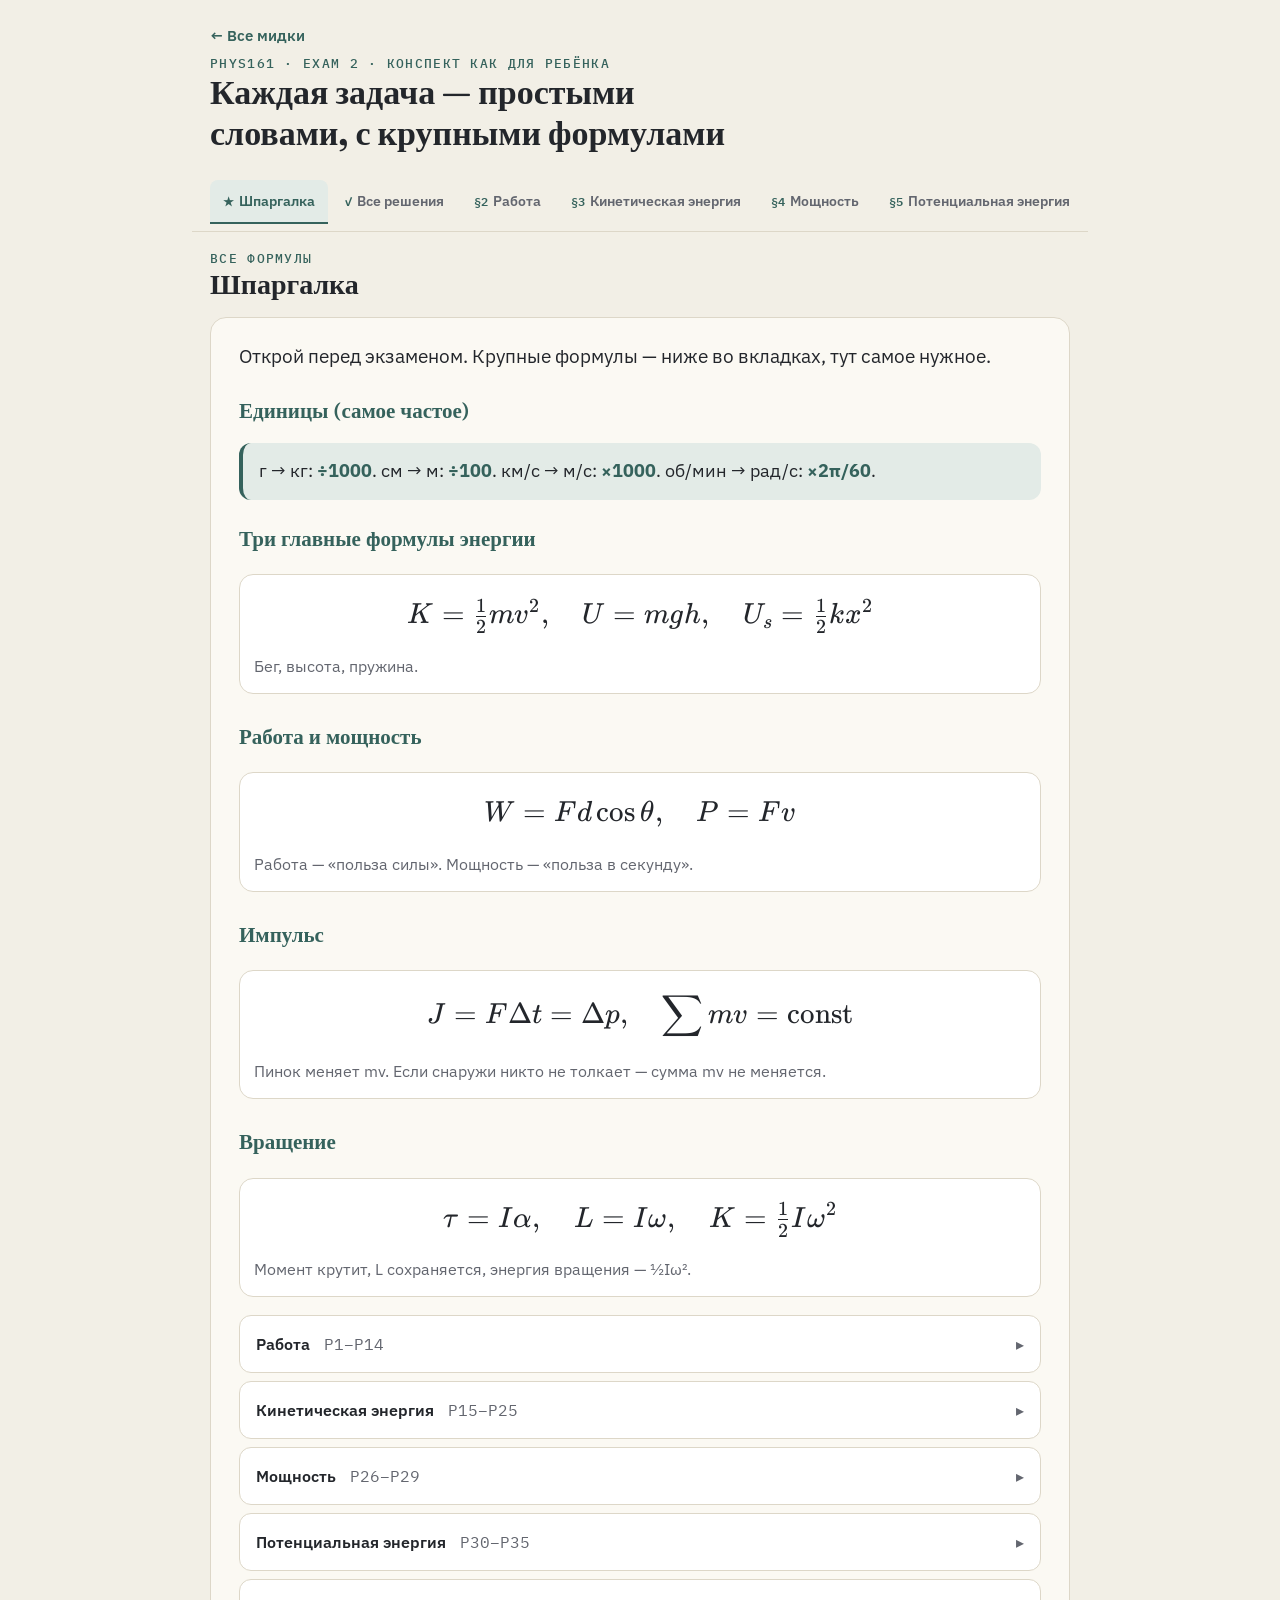
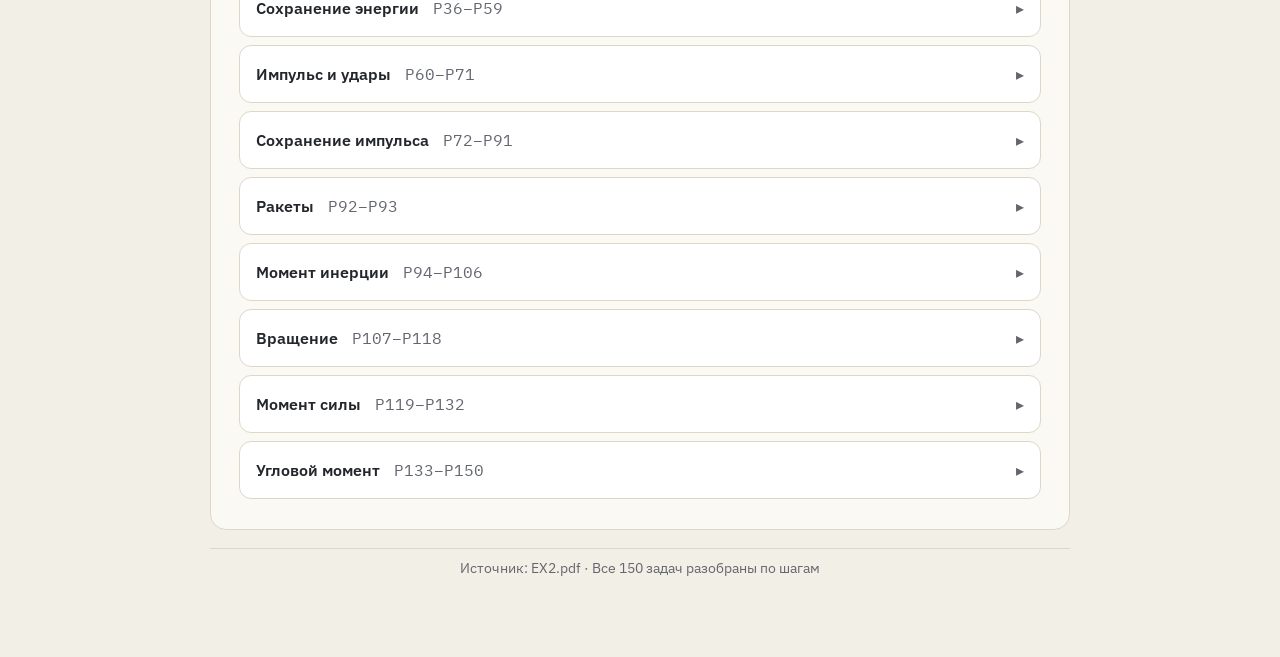
==== commit 2ae32014: "Add Exam 3 solutions page and exam picker index.html is now a landing page with links to Exam 1, 2 a" ====
--- a/ex2.html
+++ b/ex2.html
@@ -146,6 +146,7 @@
 <body>
 <div class="wrap">
   <div>
+    <a class="back" href="index.html" style="display:inline-block;color:var(--accent);text-decoration:none;font-weight:600;font-size:15px;margin-bottom:10px;">← Все мидки</a>
     <div class="eyebrow">PHYS161 · Exam 2 · Конспект как для ребёнка</div>
     <h1>Каждая задача — простыми словами, с крупными формулами</h1>
   </div>
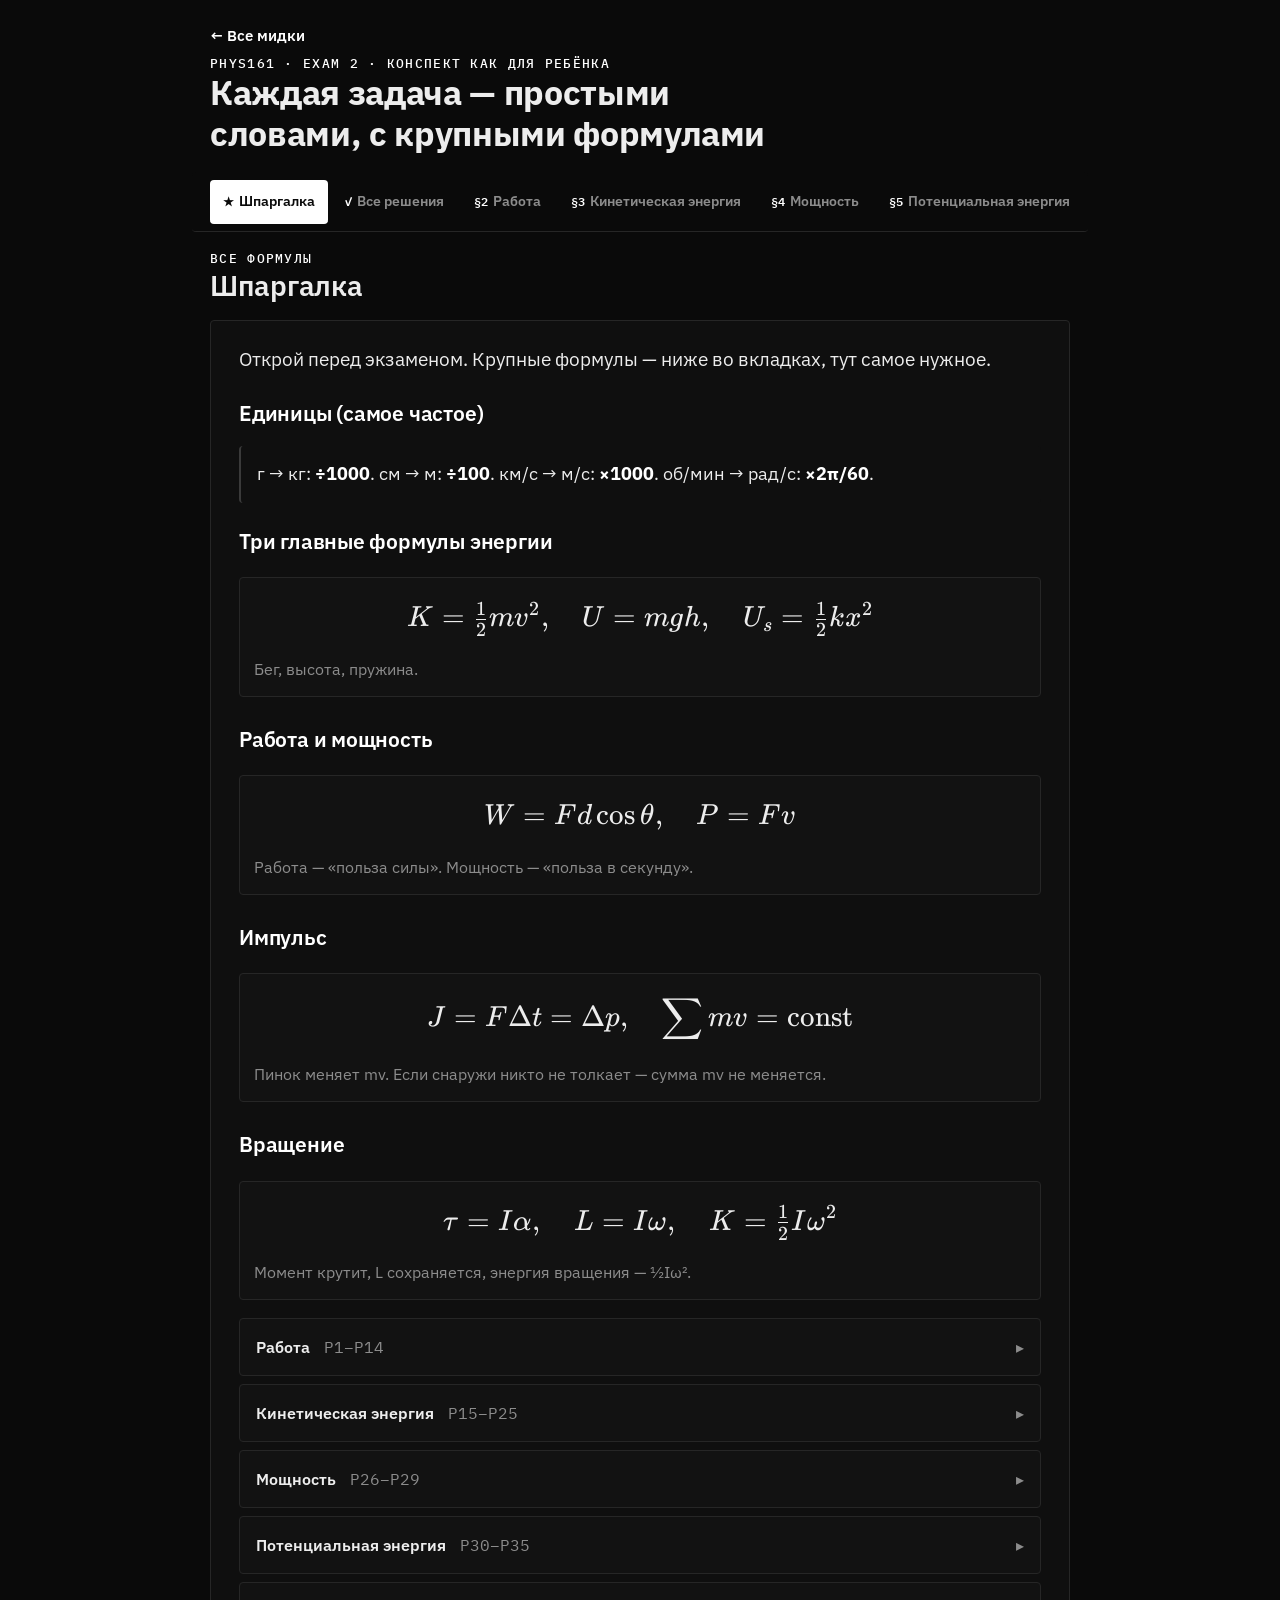
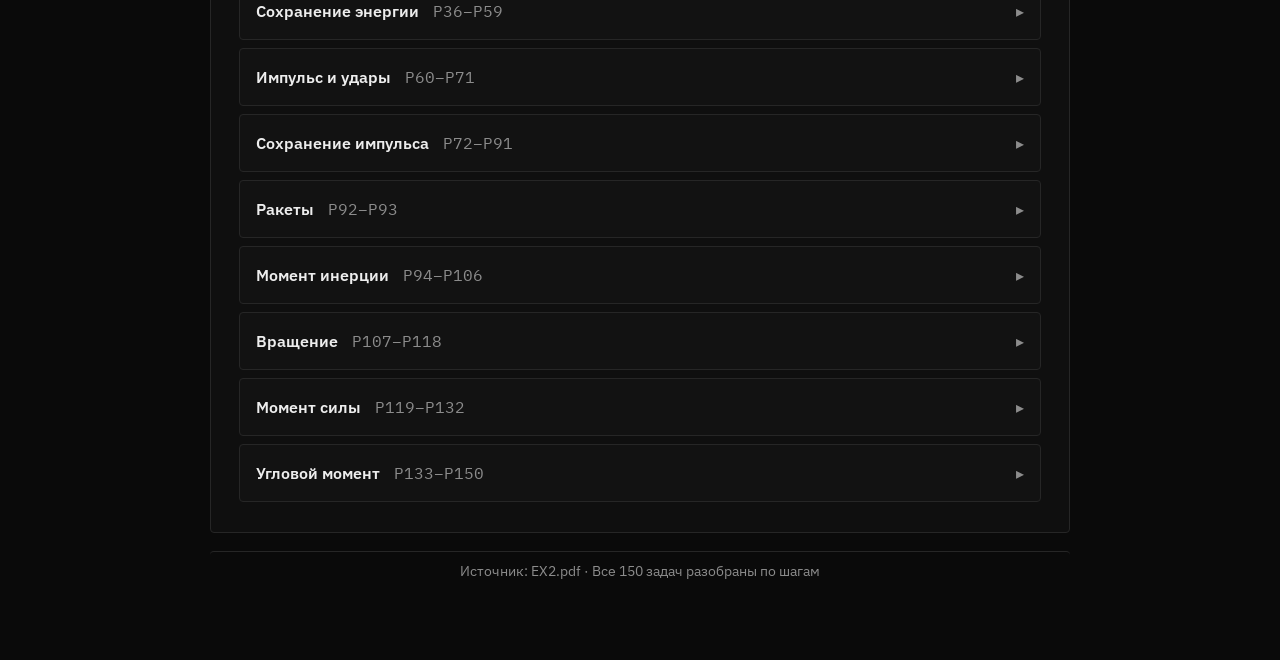
==== commit a668a31e: "Switch all pages to a black monochrome theme with small corners" ====
--- a/ex2.html
+++ b/ex2.html
@@ -142,6 +142,7 @@
 }
 
 </style>
+<link rel="stylesheet" href="theme.css"/>
 </head>
 <body>
 <div class="wrap">
--- a/theme.css
+++ b/theme.css
@@ -0,0 +1,47 @@
+/* Shared theme for every page: black, monochrome, small corners.
+   Linked after each page's own <style>, so it overrides the original palette.
+   Variables are set on body, which beats the pages' :root and dark-mode :root rules. */
+html, body { background: #0a0a0a !important; color-scheme: dark; }
+body {
+  --bg: #0a0a0a;
+  --surface: #121212;
+  --story-bg: #0f0f0f;
+  --rule: #262626;
+  --ink: #ededed;
+  --ink-muted: #8c8c8c;
+  /* one accent: plain white, so emphasis is weight and contrast rather than colour */
+  --accent: #ffffff;
+  --accent-soft: #1a1a1a;
+  --accent-2: #ffffff;
+  --accent-2-soft: #161616;
+  --warn: #ededed;
+  --warn-soft: #161616;
+  color: var(--ink);
+}
+
+/* Small, consistent corners everywhere (KaTeX keeps its own shapes). */
+body *:not(.katex):not(.katex *) { border-radius: 4px !important; }
+
+/* Headings: same sans as the body text, so the page reads as one system. */
+h1, h2, h3, h4, .frank, .num, .stat b, .card h2 { font-family: "IBM Plex Sans", system-ui, sans-serif !important; letter-spacing: -0.01em; }
+
+/* Active tab and selected buttons: white fill with black text. */
+.tab-btn.active, .langbar button.on { background: #ffffff !important; color: #0a0a0a !important; border-color: #ffffff !important; }
+.tab-btn.active .qn { color: #0a0a0a !important; }
+
+/* Boxes that used tinted backgrounds now differ only by a left rule. */
+.kid, .warn, .trapline, .step-intro, .pl.find { background: var(--story-bg) !important; border-left: 2px solid #3a3a3a; }
+.warn, .trapline { border-left-color: #8c8c8c; }
+
+/* Answers and solved state stand out by contrast, not by colour. */
+.ans-badge, .excase .ans, .fcount { color: #ffffff !important; background: transparent !important; border: 1px solid #3a3a3a !important; }
+a.pchip { background: transparent !important; }
+a.pchip.ex { border-color: #ffffff !important; color: #ffffff !important; }
+.bar i, .progress .pbar i { background: #ffffff !important; }
+details.reveal { border: 1px dashed #3a3a3a !important; }
+details.reveal > summary { color: #ffffff !important; }
+.done input { accent-color: #ffffff; }
+.fig { background: #ffffff; }
+
+/* Sticky progress bar (Exam 4): cover the content scrolling under it on both sides. */
+.progress { box-shadow: -80px 0 0 var(--bg), 80px 0 0 var(--bg), 0 1px 0 var(--rule); }
